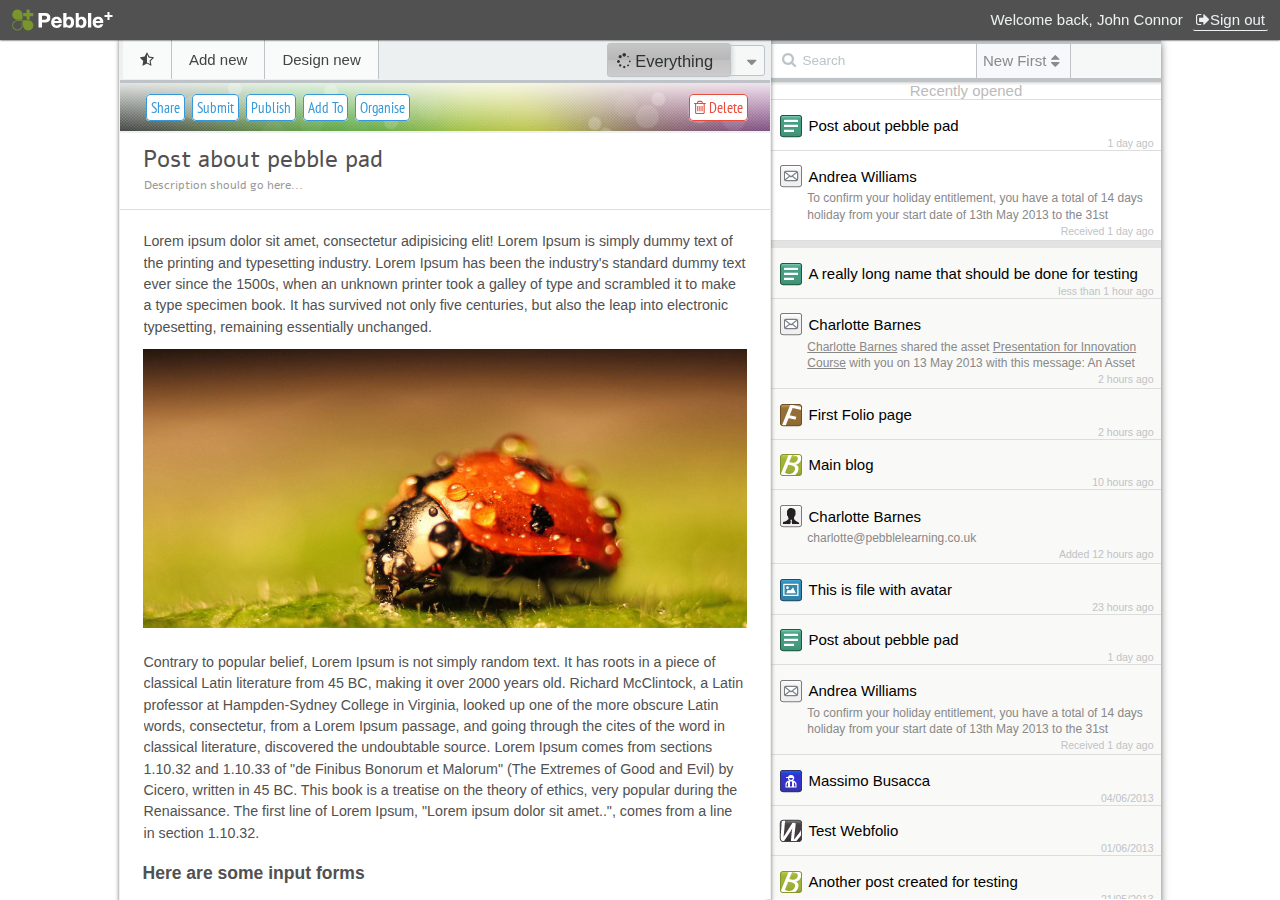
==== index.html @ d0602180 "First initial commit of v6" ====
<!DOCTYPE html>
<html class="no-js js-panel">
	<head>
		<meta charset="utf-8">
		
		<meta name="viewport" content="width=device-width, initial-scale=1, minimum-scale=1">
        <meta http-equiv="X-UA-Compatible" content="IE=edge,chrome=1">

		<title>V6</title>
        <link rel="stylesheet" type="text/css" href="css/component.css">
        <link rel="stylesheet" type="text/css" href="css/style_toolbar.css">
        <link rel="stylesheet" type="text/css" href="css/style1.css">
		<link rel="stylesheet" type="text/css" href="css/normalize.css">
        <link rel="stylesheet" type="text/css" href="css/font-awesome.css">
        <link href='http://fonts.googleapis.com/css?family=Alef|Merriweather+Sans:300,400' rel='stylesheet' type='text/css'>
        <link href='http://fonts.googleapis.com/css?family=PT+Sans|PT+Sans+Narrow' rel='stylesheet' type='text/css'>
        <script src="js/modernizr.custom.js"></script>
        <script src="js/if-ie.js"></script>
	</head>
	<body>
    <div id="toolbar" class="toolbar group">
        <div id="arrow-pointer" class="arrow-pointer"></div>
        
        <div id="buttons-container" class="buttons-container group">
            <div id="main-menu" class="main-menu group">
                <div class="main-menu-buttons group">
                    <button id="toggle-bold">Bold</button>
                    <button id="toggle-italic">Italic</button>
                    <button id="toggle-color-menu">Color</button>
                    <button id="toggle-paragraph-menu">Paragraph</button>
                    <button id="toggle-web-link">Web Link</button>
                    <button id="toggle-email-link">Email Link</button>
                    <button id="remove-formatting">Plain</button>
                </div><!-- /.main-menu-buttons -->
            </div><!-- /.main-menu -->


            <div id="color-menu" class="color-menu group">
                <button id="back-main-from-color" class="back-to-main">\/ Go back</button>
                
                <div class="sub-menu-holder">
                    <div class="sub-menu-container">
                        <button id="color-red" class="color-pick"></button>
                        <button id="color-green" class="color-pick"></button>
                        <button id="color-blue" class="color-pick"></button>
                        <button class="color-pick"></button>
                        <button class="color-pick"></button>
                        <button class="color-pick"></button>
                        <button class="color-pick"></button>
                        <button class="color-pick"></button>
                        <button class="color-pick"></button>
                        <button class="color-pick"></button>
                        <button class="color-pick"></button>
                        <button class="color-pick"></button>
                        <button class="color-pick"></button>
                        <button class="color-pick"></button>
                    </div><!-- /.sub-menu-container -->
                </div><!-- /.sub-menu-holder -->
            </div><!-- /#color-menu -->


            <div id="paragraph-menu" class="paragraph-menu group">
                <button id="back-main-from-paragraph" class="back-to-main">\/ Go back</button>
                
                <div class="sub-menu-holder">
                    <div class="sub-menu-container">
                        <button id="toggle-heading-h1">Heading 1</button>
                        <button id="toggle-heading-h2">Heading 2</button>
                        <button id="toggle-heading-h3">Fake heading 3</button>
                    </div><!-- /.sub-menu-container -->
                </div><!-- /.sub-menu-holder -->
            </div><!-- #paragraph-menu -->

        </div><!-- /#buttons-container -->
    </div><!-- /#toolbar -->

		<div id="outer-wrap">
            <div id="headbar">
                <div id="logo"></div>
                <div id="head-content">
                    <p>Welcome back, <span>John Connor</span> <a href="#"><i class="icon-signout"></i>Sign out</a></p>
                </div>
            </div>
			<div id="inner-wrap">
                
                <div id="menu-column">
                    <div class="menu-inner">
                        <nav id="nav" role="navigation">
                            <div class="block">
                                <ul>
                                    <li class="menu-section">
                                        <p>FAVOURITE & FREQUENT</p>
                                    </li>
                                        <li><a href="#" class="group"><img src="img/icons/16x16/post.png"><p>Post</p><i class="icon-star"></i></a></li>
                                        <li><a href="#" class="group"><img src="img/icons/16x16/file.png"><p>File</p><i class="icon-star"></i></a></li>
                                        <li class="menu-section-separator"></li>
                                        <li><a href="#" class="group"><img src="img/icons/16x16/talent.png"><p>Talent</p><i class="icon-star-empty"></i></a></li>
                                        <li><a href="#" class="group"><img src="img/icons/16x16/cv-info.png"><p>CV Items</p><i class="icon-star-empty"></i></a></li>
                                        <li><a href="#" class="group"><img src="img/icons/16x16/activitylog.png"><p>Activity Log</p><i class="icon-star-empty"></i></a></li>
                                        <li class="menu-separator"></li>
                                </ul>
                            </div>
                        </nav>
                        <div id="dl-menu" class="dl-menuwrapper">
                            <ul class="dl-menu dl-menuopen">
                                <li>
                                    <a href="#"><img src="img/icons/16x16/mydetails-add.png">Add New</a>    
                                    <ul class="dl-submenu">
                                        <li class="dl-back"><a href="#">back</a></li>
                                        <li><a href="#" class="group"><img src="img/icons/16x16/post.png"><p>Post</p><i class="icon-star"></i></a></li>
                                        <li><a href="#" class="group"><img src="img/icons/16x16/file.png"><p>File</p><i class="icon-star"></i></a></li>
                                        <li><a href="#"><img src="img/icons/16x16/cv-info.png">CV Items</a>
                                            <ul class="dl-submenu">
                                                <li class="dl-back"><a href="#">back</a></li>
                                                <li><a href="#" class="group"><img src="img/icons/16x16/personal.png"><p>Personal</p><i class="icon-star-empty"></i></a></li>
                                                <li><a href="#" class="group"><img src="img/icons/16x16/professional.png"><p>Professional</p><i class="icon-star-empty"></i></a></li>
                                                <li><a href="#" class="group"><img src="img/icons/16x16/academic.png"><p>Academic</p><i class="icon-star-empty"></i></a></li>
                                            </ul>
                                        </li>
                                        <li><a href="#"><img src="img/icons/16x16/plan.png">Plan</a>
                                            <ul class="dl-submenu">
                                                <li class="dl-back"><a href="#">back</a></li>
                                                <li><a href="#" class="group"><img src="img/icons/16x16/rev-plan.png"><p>Action Plan</p><i class="icon-star-empty"></i></a></li>
                                                <li><a href="#" class="group"><img src="img/icons/16x16/rev-plan.png"><p>Add new template</p><i class="icon-star-empty"></i></a></li>
                                            </ul>
                                        </li>
                                        <li><a href="#"><img src="img/icons/16x16/experience.png">Experience</a>
                                            <ul class="dl-submenu">
                                                <li class="dl-back"><a href="#">back</a></li>
                                                <li><a href="#" class="group"><img src="img/icons/16x16/rev-experience.png"><p>Activity</p><i class="icon-star-empty"></i></a></li>
                                                <li><a href="#" class="group"><img src="img/icons/16x16/rev-experience.png"><p>Meeting</p><i class="icon-star-empty"></i></a></li>
                                                <li><a href="#" class="group"><img src="img/icons/16x16/rev-experience.png"><p>Experience</p><i class="icon-star-empty"></i></a></li>
                                            </ul>
                                        </li>
                                        <li><a href="#"><img src="img/icons/16x16/reflection.png">Reflection</a>
                                            <ul class="dl-submenu">
                                                <li class="dl-back"><a href="#">back</a></li>
                                                <li><a href="#" class="group"><img src="img/icons/16x16/rev-reflection.png"><p>Journal Entry</p><i class="icon-star-empty"></i></a></li>
                                                <li><a href="#" class="group"><img src="img/icons/16x16/rev-reflection.png"><p>Sctructured Reflection</p><i class="icon-star-empty"></i></a></li>
                                                <li><a href="#" class="group"><img src="img/icons/16x16/rev-reflection.png"><p>What? So what? Now what?</p><i class="icon-star-empty"></i></a></li>
                                            </ul>
                                        </li>
                                        <li><a href="#"><img src="img/icons/16x16/talent.png">Talent</a>
                                            <ul class="dl-submenu">
                                                <li class="dl-back"><a href="#">back</a></li>
                                                <li><a href="#" class="group"><img src="img/icons/16x16/rev-talent.png"><p>Ability</p><i class="icon-star-empty"></i></a></li>
                                                <li><a href="#" class="group"><img src="img/icons/16x16/rev-talent.png"><p>Achievement</p><i class="icon-star-empty"></i></a></li>
                                            </ul>
                                        </li>
                                    </ul>
                                </li>
                                <li>
                                    <a href="#"><img src="img/icons/16x16/mydetails-edit.png">Design New</a>    
                                    <ul class="dl-submenu">
                                        <li class="dl-back"><a href="#">back</a></li>
                                        <li><a href="#" class="group"><img src="img/icons/16x16/activitylog.png"><p>Activity Log</p><i class="icon-star-empty"></i></a></li>
                                        <li><a href="#" class="group"><img src="img/icons/16x16/blog.png"><p>Blog</p><i class="icon-star-empty"></i></a></li>
                                        <li><a href="#" class="group"><img src="img/icons/16x16/collection.png"><p>Collection</p><i class="icon-star-empty"></i></a></li>
                                        <li><a href="#" class="group"><img src="img/icons/16x16/cv.png"><p>CV</p><i class="icon-star-empty"></i></a></li>
                                        <li><a href="#" class="group"><img src="img/icons/16x16/folio.png"><p>Folio Page</p><i class="icon-star-empty"></i></a></li>
                                        <li><a href="#" class="group"><img src="img/icons/16x16/webfolio.png"><p>Webfolio</p><i class="icon-star-empty"></i></a></li>
                                    </ul>
                                </li>
                            </ul>
                        </div><!-- /dl-menuwrapper -->
                    </div><!-- /#inner -->
                </div><!-- /#menu-column -->

                <div class="column2move">
                    <div class="center">
                    <div id="content-column-wrapper">
                        <div class="header-container">
                            


                            <div class="header-top-level-wrapper">

                                <header id="top" role="banner">
                                    <div class="block">
                                        <a class="nav-btn" id="nav-open-btn" href="#nav">&#9776;</a>
                                    </div>
                                </header>

                                <div class="header-container-content">
                                    <!-- <p>Assets</p> -->
                                    <ul id="main-dd-menu">
                                        <li class="fav-frequent"><a href="#"><i class="icon-star-half-empty"></i></a>
                                            <ul>
                                                <li><a href="#" class="group"><img src="img/icons/16x16/post.png"><p>Post</p></a></li>
                                                <li><a href="#" class="group"><img src="img/icons/16x16/file.png"><p>File</p></a></li>
                                                <li class="menu-section-separator"></li>
                                                <li><a href="#" class="group"><img src="img/icons/16x16/talent.png"><p>Talent</p></a></li>
                                                <li><a href="#" class="group"><img src="img/icons/16x16/cv-info.png"><p>CV Items</p></a></li>
                                                <li><a href="#" class="group"><img src="img/icons/16x16/activitylog.png"><p>Activity Log</p></a>
                                            </ul>
                                        </li>

                                        <li class="add-new"><a href="#">Add new</a>
                                            <ul>
                                                <li><a href="#" class="group"><img src="img/icons/16x16/post.png"><p>Post</p></a></li>
                                                <li><a href="#" class="group"><img src="img/icons/16x16/file.png"><p>File</p></a></li>
                                                <li><a href="#" class="group"><img src="img/icons/16x16/cv-info.png"><p>CV Items</p></a></li>
                                                <li><a href="#" class="group"><img src="img/icons/16x16/plan.png"><p>Plan</p></a></li>
                                                <li><a href="#" class="group"><img src="img/icons/16x16/experience.png"><p>Experience</p></a></li>
                                                <li><a href="#" class="group"><img src="img/icons/16x16/reflection.png"><p>Reflection</p></a></li>
                                                <li><a href="#" class="group"><img src="img/icons/16x16/talent.png"><p>Talent</p></a></li>
                                            </ul>
                                        </li>
                                        
                                        <li class="design-new"><a href="#">Design new</a>
                                            <ul>
                                                <li><a href="#" class="group"><img src="img/icons/16x16/activitylog.png"><p>Activity Log</p></a>
                                                </li>
                                                <li><a href="#" class="group"><img src="img/icons/16x16/blog.png"><p>Blog</p></a></li>
                                                <li><a href="#" class="group"><img src="img/icons/16x16/collection.png"><p>Collection</p></a></li>
                                                <li><a href="#" class="group"><img src="img/icons/16x16/cv.png"><p>CV</p></a></li>
                                                <li><a href="#" class="group"><img src="img/icons/16x16/folio.png"><p>Folio Page</p></a></li>
                                                <li><a href="#" class="group"><img src="img/icons/16x16/webfolio.png"><p>Webfolio</p></a></li>
                                            </ul>
                                        </li>
                                    </ul>
                                </div><!-- /.header-container-content -->

                                <div class="list-menu-holder">
                                    <div class="list-switch-menu-wrapper list-switch-menu-wrapper-open">
                                        <a href="#" id="panel-open-btn"><i class="icon-spinner"></i> Everything</a>
                                        <ul class="list-switch-menu">

                                            <li class="group"><a href="#"><i class="icon-caret-down"></i></a></li>
                                            <ul class="group">
                                                <li><a href="#"><i class="icon-th-large"></i> Asset Store</a></li>
                                                <li><a href="#"><i class="icon-star"></i> Resource Centre</a></li>
                                                <li><a href="#"><i class="icon-envelope-alt"></i> Message Centre</a></li>
                                                <li><a href="contacts/index.html"><i class="icon-user"></i> Contacts</a></li>
                                                <li><a href="#"><i class="icon-globe"></i> Atlas</a></li>
                                            </ul>
                                        </ul><!-- /.list-switch-menu -->
                                    </div><!-- /.list-switch-menu-wrapper -->
                                </div><!-- /.list-menu-holder -->
                                
                            </div><!-- /.header-top-level-wrapper -->
                            
                            
                            <div class="option-container">
                                <div class="option-asset" id="option-asset">
                                    <h4>Share</h4>
                                    <form action="">
                                        <p>To:</p><input type="text" name="to"><br>
                                        <p>Bcc:</p><input type="text" name="bcc"><br>

                                        <h5>Permissions</h5>
                                        <input type="checkbox" name="permissions" value="view">view<br>
                                        <input type="checkbox" name="permissions" value="comment">comment<br>
                                        <input type="checkbox" name="permissions" value="contribute">contribute<br>
                                        <input type="checkbox" name="permissions" value="copy">copy<br>
                                        <input type="checkbox" name="permissions" value="collaborate">collaborate<br>


                                        <h5>Message to recipients:</h5>
                                        <textarea rows="3" cols="30"></textarea>
                                    </form>
                                </div><!-- /.option-asset -->
                                
                                <div class="option-delete" id="option-delete">
                                    <h4>Are you sure?</h4>
                                    <div class="yes-no">
                                        <a href="#" id="delete-yes">yes</a>
                                        <a href="#" id="delete-no">no</a>
                                    </div>
                                </div><!-- /.option-delete -->

                            </div><!-- /option-container -->
                            

                            <div class="asset-menu-bg">
                                <div class="asset-menu-overlay"></div>
                                <ul class="asset-menu group">
                                    <li><a href="#" id='option-share-btn'>Share</a></li>
                                    <li><a href="#">Submit</a></li>
                                    <li class="more">
                                        <a href="#">More</a>
                                        <ul class="group">
                                            <li><a href="#">Publish</a></li>
                                            <li><a href="#">Add To</a></li>
                                            <li><a href="#">Organise</a></li>
                                            <li class="asset-menu-delete"><a href="#" id="btn-option-asset-delete"><i class="icon-trash"></i> Delete</a></li>
                                        </ul>
                                    </li>
                                </ul>
                            </div>
                            <div id="loading">Saving...</div>
                        </div><!-- /.header-container -->



                        <div id="content-column" class="nano">
                            <div class="content-inner">
                                
                                
                                
                                

                                
                                <div class="content-header">
                                    <form action="">
                                        <textarea onkeyup="autoResize(event)" onkeydown="autoResize(event)" name="header" class="edit-box" rows="1">Post about pebble pad</textarea>
                                    </form>

                                    <!-- <h3 class="editable">Post about pebble pad</h3> -->
                                    <form action="">
                                        <textarea onkeyup="autoResize(event)" onkeydown="autoResize(event)" name="header" class="edit-box form-description" rows="1">Description should go here...</textarea>
                                    </form>
                                    <!-- <h5 class="editable">Description should go here...</h5> -->
                                </div>
                                <div class="content-container">
                                    
                                    <div style="margin-top: 20px; margin-bottom: 10px;" class="text-editor-content editable" contenteditable><div>Lorem ipsum dolor sit amet, consectetur adipisicing elit! Lorem Ipsum is simply dummy text of the printing and typesetting industry. Lorem Ipsum has been the industry's standard dummy text ever since the 1500s, when an unknown printer took a galley of type and scrambled it to make a type specimen book. It has survived not only five centuries, but also the leap into electronic typesetting, remaining essentially unchanged.</div></div>
                                    <textarea style="display: none;" name="text-editor-textarea" id="any-id-here" class="text-editor-textarea"></textarea>
                                    
                                    <img src="img/ladybird.jpg">
                                    <div style="margin-top: 20px; margin-bottom: 10px;" class="text-editor-content editable" contenteditable><div>Contrary to popular belief, Lorem Ipsum is not simply random text. It has roots in a piece of classical Latin literature from 45 BC, making it over 2000 years old. Richard McClintock, a Latin professor at Hampden-Sydney College in Virginia, looked up one of the more obscure Latin words, consectetur, from a Lorem Ipsum passage, and going through the cites of the word in classical literature, discovered the undoubtable source. Lorem Ipsum comes from sections 1.10.32 and 1.10.33 of "de Finibus Bonorum et Malorum" (The Extremes of Good and Evil) by Cicero, written in 45 BC. This book is a treatise on the theory of ethics, very popular during the Renaissance. The first line of Lorem Ipsum, "Lorem ipsum dolor sit amet..", comes from a line in section 1.10.32.</div></div>
                                    <textarea style="display: none;" name="text-editor-textarea" id="any-id-here" class="text-editor-textarea"></textarea>
                                    <!-- <p class="editable">Lorem ipsum dolor sit amet, consectetuer adipiscing elit, sed diam nonummy nibh euismod tincidunt ut laoreet dolore magna aliquam erat volutpat. Ut wisi enim ad minim veniam, quis nostrud exerci tation ullamcorper suscipit lobortis nisl ut aliquip ex ea commodo consequat. Duis autem vel eum iriure dolor in <img src="img/curlySkyNumbers.jpg">hendrerit in vulputate velit esse molestie consequat, vel illum dolore eu feugiat nulla facilisis at vero eros et accumsan et iusto odio dignissim qui blandit praesent luptatum zzril delenit augue duis dolore te feugait nulla facilisi.</p> -->
                                    
                                    <h3>Here are some input forms</h3>
                                    <p>
                                        <form NAME="forminput" ACTION="formlist.htm" METHOD="get">
                                            <H3>Text</H3>
                                            <INPUT TYPE="text" VALUE="Type some text here."> A text input field.
                                            <BR><BR>
                                            <INPUT TYPE="password" VALUE="88888888"> A password input field.
                                            <BR><BR>
                                            <INPUT TYPE="hidden" VALUE="Secret Stuff to send to CGI">There's hidden input here. Use <EM>View / Page Source</EM> to see the HTML source code.</P> to see it.
                                            <BR><BR>

                                            <H3>Radio Buttons</H3>
                                            <ul class="list-radio group">
                                                <li><input type="radio" name="radio">Try clicking this</li>
                                                <li><input type="radio" name="radio">And this button,</li>
                                                <li><input type="radio" name="radio">And this button, all at once.</li>
                                                <li><input type="radio" name="radio">And this button, all at once.</li>
                                                <li><input type="radio" name="radio">And this button, all at once.</li>
                                                <li><input type="radio" name="radio">And this button, all at once.</li>
                                            </ul>

                                            <H3>Check Boxes</H3>
                                            <ul class="list-checkbox group">
                                                <li><input type="checkbox" name="car" value="1"> BMW</li>
                                                <li><input type="checkbox" name="car" value="2"> AUDI</li>
                                                <li><input type="checkbox" name="car" value="3"> Volkswagen</li>
                                                <li><input type="checkbox" name="car" value="4"> Toyota</li>
                                                <li><input type="checkbox" name="car" value="5"> Ford</li>
                                                <li><input type="checkbox" name="car" value="6"> Nissan</li>
                                                <li><input type="checkbox" name="car" value="7"> Mazda</li>
                                                <li><input type="checkbox" name="car" value="8"> Mitsubishi</li>
                                            </ul>

                                            <H3>Buttons</H3>
                                            A <INPUT TYPE="button" VALUE="Button"> that does nothing.
                                            <BR><BR>
                                            A <INPUT TYPE="submit" VALUE="Submit"> button (ACTION specifies reloading this page).
                                            <BR><BR>
                                            A <INPUT TYPE="reset" VALUE="Reset"> button (resets all of the above elements to default values).
                                        </form>
                                    </p>

                                    <h3>Select Form Elements</h3>
                                    <form NAME="formselect" ACTION="formlist.htm" METHOD="get">
                                    A SELECT box of SIZE=&quot;3&quot;:<BR>
                                    <SELECT SIZE="3">
                                    <OPTION>ONE
                                    <OPTION>TWO
                                    <OPTION>THREE
                                    </SELECT>
                                    <BR><BR>
                                    A SELECT box of with no SIZE specified:<BR>
                                    <SELECT SIZE="">
                                    <OPTION>ONE
                                    <OPTION>TWO
                                    <OPTION>THREE
                                    </SELECT>
                                    <BR><BR>
                                    A <INPUT TYPE="reset" VALUE="Reset"> button (resets the select elements to default values).
                                    </form>

                                    <div style="margin-top: 20px; margin-bottom: 10px;" class="text-editor-content editable" contenteditable><div>Lorem ipsum dolor sit amet, consectetur adipisicing elit! Lorem Ipsum is simply dummy text of the printing and typesetting industry. Lorem Ipsum has been the industry's standard dummy text ever since the 1500s, when an unknown printer took a galley of type and scrambled it to make a type specimen book. It has survived not only five centuries, but also the leap into electronic typesetting, remaining essentially unchanged.</div></div>
                                    <textarea style="display: none;" name="text-editor-textarea" id="any-id-here" class="text-editor-textarea"></textarea>

                                    <!-- <p>Lorem ipsum dolor sit amet, consectetuer adipiscing elit, sed diam nonummy nibh euismod tincidunt ut laoreet dolore magna aliquam erat volutpat. Ut wisi enim ad minim veniam, quis nostrud exerci tation ullamcorper suscipit lobortis nisl ut aliquip ex ea commodo consequat. Duis autem vel eum iriure dolor in hendrerit in vulputate velit esse molestie consequat, vel illum dolore eu feugiat nulla facilisis at vero eros et accumsan et iusto odio dignissim qui blandit praesent luptatum zzril delenit augue duis dolore te feugait nulla facilisi.</p> -->
                                    <img src="img/ladybird.jpg">

                                    <h3>Responsive table</h3>
                                    <p>
                                        <table class="responsive-table">
                                            <thead>
                                            <tr>
                                                <th>First Name</th>
                                                <th>Last Name</th>
                                                <th>Job Title</th>
                                            </tr>
                                            </thead>
                                            <tbody>
                                            <tr>
                                                <td>James</td>
                                                <td>Matman</td>
                                                <td>Chief Sandwich Eater</td>
                                            </tr>
                                            <tr>
                                                <td>The</td>
                                                <td>Tick</td>
                                                <td>Crimefighter Sorta</td>
                                            </tr>
                                            </tbody>
                                        </table>
                                    </p>

                                    <p>Lorem ipsum dolor sit amet, consectetuer adipiscing elit, sed diam nonummy nibh euismod tincidunt ut laoreet dolore magna aliquam erat volutpat. Ut wisi enim ad minim veniam, quis nostrud exerci tation ullamcorper suscipit lobortis nisl ut aliquip ex ea commodo consequat. Duis autem vel eum iriure dolor in hendrerit in vulputate velit esse molestie consequat, vel illum dolore eu feugiat nulla facilisis at vero eros et accumsan et iusto odio dignissim qui blandit praesent luptatum zzril delenit augue duis dolore te feugait nulla facilisi.</p>
                                </div> <!-- /.content-rest -->
                            </div> <!-- /#inner -->
                        </div> <!-- /#content-column -->
                    </div><!-- /#content-column-wrapper -->

                    <div id="assets-column-wrapper">
                            <div class="header-container-removed">
                            </div><!-- /.header-container -->

                            <div class="list-ext-options">
                                <form action="" class="list-form">
                                    <i class="icon-search"></i><input type="search" name="search" placeholder="Search" class="list-search">
                                </form>

                                <ul class="list-sorting">
                                    <li><a href="#">New First <i class="icon-sort"></i></a></li>
                                    <ul>
                                        <li><a href="#">Old First</a></li>
                                        <li><a href="#">A-Z</a></li>
                                        <li><a href="#">Z-A</a></li>
                                        <li><a href="#">By Groups</a></li>
                                        <li><a href="#">Frequency</a></li>
                                    </ul>
                                </ul><!-- /.list-sorting -->
                            </div><!-- /.list-ext-options -->
                            
                            <div id="assets-column">
                                <div class=".assets-inner">
                                
                                <div class="section-item group">
                                    <p>Recently opened</p>
                                </div> <!-- end .section-item -->
                                <div class="recently-opened">
                                    <div class="asset-item group">
                                        <div class="item-icon">
                                            <img src="img/icons/post.png" alt="post">
                                        </div>
                                        <div class="item-title">
                                            <h5>Post about pebble pad</h5>
                                            <p class="asset-cr-date" title="05/06/2013">1 day ago</p>
                                            <a href='#'><span></span></a>
                                        </div>
                                    </div> <!-- end .item-icon -->
                                    <div class="message-item group">
                                        <div class="item-icon">
                                            <img src="img/icons/messages.png" alt="post">
                                        </div>
                                        <div class="item-content">
                                            <h5>Andrea Williams</h5>
                                            <p>To confirm your holiday entitlement, you have a total of 14 days holiday from your start date of 13th May 2013 to the 31st December 2013.</p>
                                            <p class="item-date" title="03/06/2013">Received 1 day ago</p>
                                            <a href='#'><span></span></a>
                                        </div>
                                    </div> <!-- end .item-icon -->
                                </div><!-- /.recently-opened -->
                                <div class="section-item section-item-end group"></div> <!-- end .item-icon -->


                                    <div class="asset-item group">
                                        <div class="item-icon">
                                            <img src="img/icons/post.png" alt="post">
                                        </div>
                                        <div class="item-title">
                                            <h5>A really long name that should be done for testing</h5>
                                            <p class="asset-cr-date" title="06/06/2013">less than 1 hour ago</p>
                                            <a href='#'><span></span></a>
                                        </div>
                                    </div> <!-- end .item-icon -->

                                    <div class="message-item group">
                                        <div class="item-icon">
                                            <img src="img/icons/messages.png" alt="post">
                                        </div>
                                        <div class="item-content">
                                            <h5>Charlotte Barnes</h5>
                                            <p><a href="#">Charlotte Barnes</a> shared the asset <a href="#">Presentation for Innovation Course</a> with you on 13 May 2013 with this message: An Asset has been shared with you</p>
                                            <p class="item-date" title="06/06/2013">2 hours ago</p>
                                            <a href='#'><span></span></a>
                                        </div>
                                    </div> <!-- end .item-icon -->

                                    <div class="asset-item group">
                                        <div class="item-icon">
                                            <img src="img/icons/folio.png" alt="post">
                                        </div>
                                        <div class="item-title">
                                            <h5>First Folio page</h5>
                                            <p class="asset-cr-date" title="06/06/2013">2 hours ago</p>
                                            <a href='#'><span></span></a>
                                        </div>
                                    </div> <!-- end .item-icon -->

                                    <div class="asset-item group">
                                        <div class="item-icon">
                                            <img src="img/icons/blog.png" alt="post">
                                        </div>
                                        <div class="item-title">
                                            <h5>Main blog</h5>
                                            <p class="asset-cr-date" title="06/06/2013">10 hours ago</p>
                                            <a href='#'><span></span></a>
                                        </div>
                                    </div> <!-- end .item-icon -->

                                    <div class="contact-item group">
                                        <div class="item-icon">
                                            <img src="img/icons/mydetails.png" alt="post">
                                        </div>
                                        <div class="item-content">
                                            <h5>Charlotte Barnes</h5>
                                            <p>charlotte@pebblelearning.co.uk</p>
                                            <p class="item-date" title="06/06/2013">Added 12 hours ago</p>
                                            <a href='#'><span></span></a>
                                        </div>
                                    </div> <!-- end .contact-item -->

                                    <div class="asset-item group">
                                        <div class="item-icon">
                                            <img src="img/icons/avatar.png" alt="post">
                                        </div>
                                        <div class="item-title">
                                            <h5>This is file with avatar</h5>
                                            <p class="asset-cr-date" title="06/06/2013">23 hours ago</p>
                                            <a href='#'><span></span></a>
                                        </div>
                                    </div> <!-- end .item-icon -->

                                    <div class="asset-item group">
                                        <div class="item-icon">
                                            <img src="img/icons/post.png" alt="post">
                                        </div>
                                        <div class="item-title">
                                            <h5>Post about pebble pad</h5>
                                            <p class="asset-cr-date" title="05/06/2013">1 day ago</p>
                                            <a href='#'><span></span></a>
                                        </div>
                                    </div> <!-- end .item-icon -->

                                    <div class="message-item group">
                                        <div class="item-icon">
                                            <img src="img/icons/messages.png" alt="post">
                                        </div>
                                        <div class="item-content">
                                            <h5>Andrea Williams</h5>
                                            <p>To confirm your holiday entitlement, you have a total of 14 days holiday from your start date of 13th May 2013 to the 31st December 2013.</p>
                                            <p class="item-date" title="03/06/2013">Received 1 day ago</p>
                                            <a href='#'><span></span></a>
                                        </div>
                                    </div> <!-- end .item-icon -->

                                    <div class="asset-item group">
                                        <div class="item-icon">
                                            <img src="img/icons/referees.png" alt="post">
                                        </div>
                                        <div class="item-title">
                                            <h5>Massimo Busacca</h5>
                                            <p class="asset-cr-date" title="04/06/2013">04/06/2013</p>
                                            <a href='#'><span></span></a>
                                        </div>
                                    </div> <!-- end .item-icon -->

                                    <div class="asset-item group">
                                        <div class="item-icon">
                                            <img src="img/icons/webfolio.png" alt="post">
                                        </div>
                                        <div class="item-title">
                                            <h5>Test Webfolio</h5>
                                            <p class="asset-cr-date" title="01/06/2013">01/06/2013</p>
                                            <a href='#'><span></span></a>
                                        </div>
                                    </div> <!-- end .item-icon -->

                                    <div class="asset-item group">
                                        <div class="item-icon">
                                            <img src="img/icons/blog.png" alt="post">
                                        </div>
                                        <div class="item-title">
                                            <h5>Another post created for testing</h5>
                                            <p class="asset-cr-date" title="21/05/2013">21/05/2013</p>
                                            <a href='#'><span></span></a>
                                        </div>
                                    </div> <!-- end .item-icon -->

                                    <div class="asset-item group">
                                        <div class="item-icon">
                                            <img src="img/icons/avatar.png" alt="post">
                                        </div>
                                        <div class="item-title">
                                            <h5>Uploaded image as a asset</h5>
                                            <p class="asset-cr-date" title="14/04/2013">14/04/2013</p>
                                            <a href='#'><span></span></a>
                                        </div>
                                    </div> <!-- end .item-icon -->

                                    <div class="asset-item group">
                                        <div class="item-icon">
                                            <img src="img/icons/referees.png" alt="post">
                                        </div>
                                        <div class="item-title">
                                            <h5>One more referee</h5>
                                            <p class="asset-cr-date" title="14/04/2013">14/04/2013</p>
                                            <a href='#'><span></span></a>
                                        </div>
                                    </div> <!-- end .item-icon -->

                                    <div class="asset-item group">
                                        <div class="item-icon">
                                            <img src="img/icons/post.png" alt="post">
                                        </div>
                                        <div class="item-title">
                                            <h5>Post about something interesting</h5>
                                            <p class="asset-cr-date" title="14/04/2013">14/04/2013</p>
                                            <a href='#'><span></span></a>
                                        </div>
                                    </div> <!-- end .item-icon -->

                                    <div class="contact-item group">
                                        <div class="item-icon">
                                            <img src="img/icons/mydetails.png" alt="post">
                                        </div>
                                        <div class="item-content">
                                            <h5>Shane Sutherland</h5>
                                            <p>shane@pebblelearning.co.uk</p>
                                            <p class="item-date" title="06/06/2013">14/04/2013</p>
                                            <a href='#'><span></span></a>
                                        </div>
                                    </div> <!-- end .contact-item -->

                                    <div class="asset-item group">
                                        <div class="item-icon">
                                            <img src="img/icons/blog.png" alt="post">
                                        </div>
                                        <div class="item-title">
                                            <h5>Blog about milk, coffee and tea</h5>
                                            <p class="asset-cr-date" title="14/04/2013">14/04/2013</p>
                                            <a href='#'><span></span></a>
                                        </div>
                                    </div> <!-- end .item-icon -->

                                    <div class="asset-item group">
                                        <div class="item-icon">
                                            <img src="img/icons/folio.png" alt="post">
                                        </div>
                                        <div class="item-title">
                                            <h5>Folio page with some content</h5>
                                            <p class="asset-cr-date" title="14/04/2013">14/04/2013</p>
                                            <a href='#'><span></span></a>
                                        </div>
                                    </div> <!-- end .item-icon -->

                                    <div class="contact-item group">
                                        <div class="item-icon">
                                            <img src="img/icons/mydetails.png" alt="post">
                                        </div>
                                        <div class="item-content">
                                            <h5>Colin Dalziel</h5>
                                            <p>colin@pebblelearning.co.uk</p>
                                            <p class="item-date" title="06/06/2013">14/04/2013</p>
                                            <a href='#'><span></span></a>
                                        </div>
                                    </div> <!-- end .contact-item -->

                                    <div class="asset-item group">
                                        <div class="item-icon">
                                            <img src="img/icons/webfolio.png" alt="post">
                                        </div>
                                        <div class="item-title">
                                            <h5>Folio page with some content</h5>
                                            <p class="asset-cr-date" title="14/04/2013">14/04/2013</p>
                                            <a href='#'><span></span></a>
                                        </div>
                                    </div> <!-- end .item-icon -->

                                    <div class="asset-item group">
                                        <div class="item-icon">
                                            <img src="img/icons/post.png" alt="post">
                                        </div>
                                        <div class="item-title">
                                            <h5>Folio page with some content</h5>
                                            <p class="asset-cr-date" title="14/04/2013">14/04/2013</p>
                                            <a href='#'><span></span></a>
                                        </div>
                                    </div> <!-- end .item-icon -->

                                    <div class="asset-item group">
                                        <div class="item-icon">
                                            <img src="img/icons/blog.png" alt="post">
                                        </div>
                                        <div class="item-title">
                                            <h5>Folio page with some content</h5>
                                            <p class="asset-cr-date" title="14/04/2013">14/04/2013</p>
                                            <a href='#'><span></span></a>
                                        </div>
                                    </div> <!-- end .item-icon -->
                                    
                                    <div class="asset-item group">
                                        <div class="item-icon">
                                            <img src="img/icons/post.png" alt="post">
                                        </div>
                                        <div class="item-title">
                                            <h5>Folio page with some content</h5>
                                            <p class="asset-cr-date" title="14/04/2013">14/04/2013</p>
                                            <a href='#'><span></span></a>
                                        </div>
                                    </div> <!-- end .item-icon -->

                                    <div class="asset-item group">
                                        <div class="item-icon">
                                            <img src="img/icons/blog.png" alt="post">
                                        </div>
                                        <div class="item-title">
                                            <h5>Folio page with some content</h5>
                                            <p class="asset-cr-date" title="14/04/2013">14/04/2013</p>
                                            <a href='#'><span></span></a>
                                        </div>
                                    </div> <!-- end .item-icon -->

                                    <div class="contact-item group">
                                        <div class="item-icon">
                                            <img src="img/icons/mydetails.png" alt="post">
                                        </div>
                                        <div class="item-content">
                                            <h5>Alison Poot</h5>
                                            <p>alison@pebblelearning.co.uk</p>
                                            <p class="item-date" title="06/06/2013">14/04/2013</p>
                                            <a href='#'><span></span></a>
                                        </div>
                                    </div> <!-- end .contact-item -->


                                </div><!-- /#inner -->
                            </div><!-- /#assets-column -->
                        </div><!-- /#assets-column-wrapper -->
                        <!-- <div class="clear"></div> -->
                        </div><!-- /.center -->
                    </div><!-- /#column2move -->
                    <!-- <div class="clear"></div> -->
            </div> <!-- /#inner-wrap -->
        </div> <!-- /#outer-wrap -->

        <script src="js/main.js"></script>
        <script src="http://ajax.googleapis.com/ajax/libs/jquery/1.9.1/jquery.min.js"></script>
        <script src="js/jquery.dlmenu.js"></script>
        <script src="js/editable.js"></script>
        
        <script>
            $(function() {
                $( '#dl-menu' ).dlmenu({
                    animationClasses : { in : 'dl-animate-in-2', out : 'dl-animate-out-2' }
                });
            });
        </script>

        <script>
            function autoResize(e) {
                var ele = e.target;

                var t = ele.scrollTop;
                ele.scrollTop = 0;
                if (t > 0) {
                    ele.style.height = (ele.offsetHeight + t) + "px";
                }
            }
        </script>

        <script>
            yepnope({
              test : Modernizr.touch,
              yep  : ['js/fastclick.js', 'js/pebble-text-editor-mobile.js'],
              nope : 'js/pebble-text-editor.js'
            });
        </script>

    </body>
</html>
---- css/component.css ----
@font-face {
	font-family: 'icomoon';
	src:url('../fonts/icomoon.eot');
	src:url('../fonts/icomoon.eot?#iefix') format('embedded-opentype'),
		url('../fonts/icomoon.woff') format('woff'),
		url('../fonts/icomoon.ttf') format('truetype'),
		url('../fonts/icomoon.svg#icomoon') format('svg');
	font-weight: normal;
	font-style: normal;
}

/* Common styles of menus */

.dl-menuwrapper {
	width: 100%;
	max-width: 300px;
	float: left;
	position: relative;
	-webkit-perspective: 1000px;
	-moz-perspective: 1000px;
	perspective: 1000px;
	-webkit-perspective-origin: 50% 200%;
	-moz-perspective-origin: 50% 200%;
	perspective-origin: 50% 200%;
}

.dl-menuwrapper:first-child {
	margin-right: 100px;
}


.dl-menuwrapper ul {
	/*background: #aaa;*/
}

.dl-menuwrapper button:after {
	content: '';
	position: absolute;
	width: 68%;
	height: 5px;
	background: #fff;
	top: 10px;
	left: 16%;
	box-shadow: 
		0 10px 0 #fff, 
		0 20px 0 #fff;
}

.dl-menuwrapper ul {
	text-align: left;
	white-space: nowrap;
	margin: 0;
	padding: 0;
	list-style: none;
	-webkit-transform-style: preserve-3d;
	-moz-transform-style: preserve-3d;
	transform-style: preserve-3d;
}

.dl-menuwrapper li {
	display: block;
	position: relative;
	border-bottom: 1px solid #2d2d2d;
  -webkit-background-clip: padding-box; /* for Safari */
  background-clip: padding-box; /* for IE9+, Firefox 4+, Opera, Chrome */
}

.dl-menuwrapper li a {
	color: #ccc;
	display: block;
	position: relative;
	padding: 0.8em 0.85714em 0.62857em;
	font-size: 0.875em;
	line-height: 1.28571em;
	font-weight: 300;
	color: #fff;
	outline: none;
	text-decoration: none;
	font-family: 'Merriweather Sans', sans-serif;
}
	.dl-menuwrapper li a img {
		float: left;
		margin-right: .2em;
	}
	.dl-menuwrapper li a p {
		float: left;
		margin: .1em 0 0 0;
	}
	.dl-menuwrapper li a i {
		float: right;
		color: #444;
	}
	.dl-menuwrapper li a:hover i {
		color: #eee;
	}

.no-touch .dl-menuwrapper li a:hover {
	background-color: #3498DB;
	-moz-box-shadow:    0 0 5px 2px rgba(0,0,0,0.3);
  -webkit-box-shadow: 0 0 5px 2px rgba(0,0,0,0.3);
  box-shadow:         0 0 5px 2px rgba(0,0,0,0.3);
}

.dl-menuwrapper li.dl-back > a {
	padding-left: 30px;
	color: #eee;
	background: rgba(255,255,255,0.3);
}
.dl-menuwrapper li.dl-back > a:hover {
	padding-left: 30px;
	color: #fff;
	background: rgba(255,255,255,0.5);
}

.dl-menuwrapper li.dl-back:after,
.dl-menuwrapper li > a:not(:only-child):after {
	position: absolute;
	top: 0;
	line-height: 2.7em;
	font-family: 'icomoon';
	speak: none;
	-webkit-font-smoothing: antialiased;
	content: "\e000";
}

.dl-menuwrapper li.dl-back:after {
	line-height: 2.3em;
	left: 10px;
	color: rgba(255,255,255,0.9);
	-webkit-transform: rotate(180deg);
	-moz-transform: rotate(180deg);
	transform: rotate(180deg);
}

.dl-menuwrapper li > a:after {
	right: 10px;
	color: #aaa;
}
.dl-menuwrapper li > a:hover:after {
	color: #eee;
}

.dl-menuwrapper .dl-menu {
	margin: 0;
	position: absolute;
	width: 100%;
	opacity: 0;
	pointer-events: none;
	-webkit-transform: translateY(10px);
	-moz-transform: translateY(10px);
	transform: translateY(10px);
	-webkit-backface-visibility: hidden;
	-moz-backface-visibility: hidden;
	backface-visibility: hidden;
}

.dl-menuwrapper .dl-menu.dl-menu-toggle {
	-webkit-transition: all 0.3s ease;
	-moz-transition: all 0.3s ease;
	transition: all 0.3s ease;
}

.dl-menuwrapper .dl-menu.dl-menuopen {
	opacity: 1;
	pointer-events: auto;
	-webkit-transform: translateY(0px);
	-moz-transform: translateY(0px);
	transform: translateY(0px);
}

/* Hide the inner submenus */
.dl-menuwrapper li .dl-submenu {
	display: none;
}

/* 
When a submenu is openend, we will hide all li siblings.
For that we give a class to the parent menu called "dl-subview".
We also hide the submenu link. 
The opened submenu will get the class "dl-subviewopen".
All this is done for any sub-level being entered.
*/
.dl-menu.dl-subview li,
.dl-menu.dl-subview li.dl-subviewopen > a,
.dl-menu.dl-subview li.dl-subview > a {
	display: none;
}

.dl-menu.dl-subview li.dl-subview,
.dl-menu.dl-subview li.dl-subview .dl-submenu,
.dl-menu.dl-subview li.dl-subviewopen,
.dl-menu.dl-subview li.dl-subviewopen > .dl-submenu,
.dl-menu.dl-subview li.dl-subviewopen > .dl-submenu > li {
	display: block;
}

/* Dynamically added submenu outside of the menu context */
.dl-menuwrapper > .dl-submenu {
	position: absolute;
	width: 100%;
	top: 0;
	left: 0;
	margin: 0;
}

/* Animation classes for moving out and in */

.dl-menu.dl-animate-out-1 {
	-webkit-animation: MenuAnimOut1 0.4s;
	-moz-animation: MenuAnimOut1 0.4s;
	animation: MenuAnimOut1 0.4s;
}

.dl-menu.dl-animate-out-2 {
	-webkit-animation: MenuAnimOut2 0.3s ease-in-out;
	-moz-animation: MenuAnimOut2 0.3s ease-in-out;
	animation: MenuAnimOut2 0.3s ease-in-out;
}

.dl-menu.dl-animate-out-3 {
	-webkit-animation: MenuAnimOut3 0.4s ease;
	-moz-animation: MenuAnimOut3 0.4s ease;
	animation: MenuAnimOut3 0.4s ease;
}

.dl-menu.dl-animate-out-4 {
	-webkit-animation: MenuAnimOut4 0.4s ease;
	-moz-animation: MenuAnimOut4 0.4s ease;
	animation: MenuAnimOut4 0.4s ease;
}

.dl-menu.dl-animate-out-5 {
	-webkit-animation: MenuAnimOut5 0.4s ease;
	-moz-animation: MenuAnimOut5 0.4s ease;
	animation: MenuAnimOut5 0.4s ease;
}

@-webkit-keyframes MenuAnimOut1 {
	50% {
		-webkit-transform: translateZ(-250px) rotateY(30deg);
	}
	75% {
		-webkit-transform: translateZ(-372.5px) rotateY(15deg);
		opacity: .5;
	}
	100% {
		-webkit-transform: translateZ(-500px) rotateY(0deg);
		opacity: 0;
	}
}

@-webkit-keyframes MenuAnimOut2 {
	100% {
		-webkit-transform: translateX(-100%);
		opacity: 0;
	}
}

@-webkit-keyframes MenuAnimOut3 {
	100% {
		-webkit-transform: translateZ(300px);
		opacity: 0;
	}
}

@-webkit-keyframes MenuAnimOut4 {
	100% {
		-webkit-transform: translateZ(-300px);
		opacity: 0;
	}
}

@-webkit-keyframes MenuAnimOut5 {
	100% {
		-webkit-transform: translateY(40%);
		opacity: 0;
	}
}

@-moz-keyframes MenuAnimOut1 {
	50% {
		-moz-transform: translateZ(-250px) rotateY(30deg);
	}
	75% {
		-moz-transform: translateZ(-372.5px) rotateY(15deg);
		opacity: .5;
	}
	100% {
		-moz-transform: translateZ(-500px) rotateY(0deg);
		opacity: 0;
	}
}

@-moz-keyframes MenuAnimOut2 {
	100% {
		-moz-transform: translateX(-100%);
		opacity: 0;
	}
}

@-moz-keyframes MenuAnimOut3 {
	100% {
		-moz-transform: translateZ(300px);
		opacity: 0;
	}
}

@-moz-keyframes MenuAnimOut4 {
	100% {
		-moz-transform: translateZ(-300px);
		opacity: 0;
	}
}

@-moz-keyframes MenuAnimOut5 {
	100% {
		-moz-transform: translateY(40%);
		opacity: 0;
	}
}

@keyframes MenuAnimOut1 {
	50% {
		transform: translateZ(-250px) rotateY(30deg);
	}
	75% {
		transform: translateZ(-372.5px) rotateY(15deg);
		opacity: .5;
	}
	100% {
		transform: translateZ(-500px) rotateY(0deg);
		opacity: 0;
	}
}

@keyframes MenuAnimOut2 {
	100% {
		transform: translateX(-100%);
		opacity: 0;
	}
}

@keyframes MenuAnimOut3 {
	100% {
		transform: translateZ(300px);
		opacity: 0;
	}
}

@keyframes MenuAnimOut4 {
	100% {
		transform: translateZ(-300px);
		opacity: 0;
	}
}

@keyframes MenuAnimOut5 {
	100% {
		transform: translateY(40%);
		opacity: 0;
	}
}

.dl-menu.dl-animate-in-1 {
	-webkit-animation: MenuAnimIn1 0.3s;
	-moz-animation: MenuAnimIn1 0.3s;
	animation: MenuAnimIn1 0.3s;
}

.dl-menu.dl-animate-in-2 {
	-webkit-animation: MenuAnimIn2 0.3s ease-in-out;
	-moz-animation: MenuAnimIn2 0.3s ease-in-out;
	animation: MenuAnimIn2 0.3s ease-in-out;
}

.dl-menu.dl-animate-in-3 {
	-webkit-animation: MenuAnimIn3 0.4s ease;
	-moz-animation: MenuAnimIn3 0.4s ease;
	animation: MenuAnimIn3 0.4s ease;
}

.dl-menu.dl-animate-in-4 {
	-webkit-animation: MenuAnimIn4 0.4s ease;
	-moz-animation: MenuAnimIn4 0.4s ease;
	animation: MenuAnimIn4 0.4s ease;
}

.dl-menu.dl-animate-in-5 {
	-webkit-animation: MenuAnimIn5 0.4s ease;
	-moz-animation: MenuAnimIn5 0.4s ease;
	animation: MenuAnimIn5 0.4s ease;
}

@-webkit-keyframes MenuAnimIn1 {
	0% {
		-webkit-transform: translateZ(-500px) rotateY(0deg);
		opacity: 0;
	}
	20% {
		-webkit-transform: translateZ(-250px) rotateY(30deg);
		opacity: 0.5;
	}
	100% {
		-webkit-transform: translateZ(0px) rotateY(0deg);
		opacity: 1;
	}
}

@-webkit-keyframes MenuAnimIn2 {
	0% {
		-webkit-transform: translateX(-100%);
		opacity: 0;
	}
	100% {
		-webkit-transform: translateX(0px);
		opacity: 1;
	}
}

@-webkit-keyframes MenuAnimIn3 {
	0% {
		-webkit-transform: translateZ(300px);
		opacity: 0;
	}
	100% {
		-webkit-transform: translateZ(0px);
		opacity: 1;
	}
}

@-webkit-keyframes MenuAnimIn4 {
	0% {
		-webkit-transform: translateZ(-300px);
		opacity: 0;
	}
	100% {
		-webkit-transform: translateZ(0px);
		opacity: 1;
	}
}

@-webkit-keyframes MenuAnimIn5 {
	0% {
		-webkit-transform: translateY(40%);
		opacity: 0;
	}
	100% {
		-webkit-transform: translateY(0);
		opacity: 1;
	}
}

@-moz-keyframes MenuAnimIn1 {
	0% {
		-moz-transform: translateZ(-500px) rotateY(0deg);
		opacity: 0;
	}
	20% {
		-moz-transform: translateZ(-250px) rotateY(30deg);
		opacity: 0.5;
	}
	100% {
		-moz-transform: translateZ(0px) rotateY(0deg);
		opacity: 1;
	}
}

@-moz-keyframes MenuAnimIn2 {
	0% {
		-moz-transform: translateX(-100%);
		opacity: 0;
	}
	100% {
		-moz-transform: translateX(0px);
		opacity: 1;
	}
}

@-moz-keyframes MenuAnimIn3 {
	0% {
		-moz-transform: translateZ(300px);
		opacity: 0;
	}
	100% {
		-moz-transform: translateZ(0px);
		opacity: 1;
	}
}

@-moz-keyframes MenuAnimIn4 {
	0% {
		-moz-transform: translateZ(-300px);
		opacity: 0;
	}
	100% {
		-moz-transform: translateZ(0px);
		opacity: 1;
	}
}

@-moz-keyframes MenuAnimIn5 {
	0% {
		-moz-transform: translateY(40%);
		opacity: 0;
	}
	100% {
		-moz-transform: translateY(0);
		opacity: 1;
	}
}

@keyframes MenuAnimIn1 {
	0% {
		transform: translateZ(-500px) rotateY(0deg);
		opacity: 0;
	}
	20% {
		transform: translateZ(-250px) rotateY(30deg);
		opacity: 0.5;
	}
	100% {
		transform: translateZ(0px) rotateY(0deg);
		opacity: 1;
	}
}

@keyframes MenuAnimIn2 {
	0% {
		transform: translateX(-100%);
		opacity: 0;
	}
	100% {
		transform: translateX(0px);
		opacity: 1;
	}
}

@keyframes MenuAnimIn3 {
	0% {
		transform: translateZ(300px);
		opacity: 0;
	}
	100% {
		transform: translateZ(0px);
		opacity: 1;
	}
}

@keyframes MenuAnimIn4 {
	0% {
		transform: translateZ(-300px);
		opacity: 0;
	}
	100% {
		transform: translateZ(0px);
		opacity: 1;
	}
}

@keyframes MenuAnimIn5 {
	0% {
		transform: translateY(40%);
		opacity: 0;
	}
	100% {
		transform: translateY(0);
		opacity: 1;
	}
}

.dl-menuwrapper > .dl-submenu.dl-animate-in-1 {
	-webkit-animation: SubMenuAnimIn1 0.4s ease;
	-moz-animation: SubMenuAnimIn1 0.4s ease;
	animation: SubMenuAnimIn1 0.4s ease;
}

.dl-menuwrapper > .dl-submenu.dl-animate-in-2 {
	-webkit-animation: SubMenuAnimIn2 0.3s ease-in-out;
	-moz-animation: SubMenuAnimIn2 0.3s ease-in-out;
	animation: SubMenuAnimIn2 0.3s ease-in-out;
}

.dl-menuwrapper > .dl-submenu.dl-animate-in-3 {
	-webkit-animation: SubMenuAnimIn3 0.4s ease;
	-moz-animation: SubMenuAnimIn3 0.4s ease;
	animation: SubMenuAnimIn3 0.4s ease;
}

.dl-menuwrapper > .dl-submenu.dl-animate-in-4 {
	-webkit-animation: SubMenuAnimIn4 0.4s ease;
	-moz-animation: SubMenuAnimIn4 0.4s ease;
	animation: SubMenuAnimIn4 0.4s ease;
}

.dl-menuwrapper > .dl-submenu.dl-animate-in-5 {
	-webkit-animation: SubMenuAnimIn5 0.4s ease;
	-moz-animation: SubMenuAnimIn5 0.4s ease;
	animation: SubMenuAnimIn5 0.4s ease;
}

@-webkit-keyframes SubMenuAnimIn1 {
	0% {
		-webkit-transform: translateX(50%);
		opacity: 0;
	}
	100% {
		-webkit-transform: translateX(0px);
		opacity: 1;
	}
}

@-webkit-keyframes SubMenuAnimIn2 {
	0% {
		-webkit-transform: translateX(100%);
		opacity: 0;
	}
	100% {
		-webkit-transform: translateX(0px);
		opacity: 1;
	}
}

@-webkit-keyframes SubMenuAnimIn3 {
	0% {
		-webkit-transform: translateZ(-300px);
		opacity: 0;
	}
	100% {
		-webkit-transform: translateZ(0px);
		opacity: 1;
	}
}

@-webkit-keyframes SubMenuAnimIn4 {
	0% {
		-webkit-transform: translateZ(300px);
		opacity: 0;
	}
	100% {
		-webkit-transform: translateZ(0px);
		opacity: 1;
	}
}

@-webkit-keyframes SubMenuAnimIn5 {
	0% {
		-webkit-transform: translateZ(-200px);
		opacity: 0;
	}
	100% {
		-webkit-transform: translateZ(0);
		opacity: 1;
	}
}

@-moz-keyframes SubMenuAnimIn1 {
	0% {
		-moz-transform: translateX(50%);
		opacity: 0;
	}
	100% {
		-moz-transform: translateX(0px);
		opacity: 1;
	}
}

@-moz-keyframes SubMenuAnimIn2 {
	0% {
		-moz-transform: translateX(100%);
		opacity: 0;
	}
	100% {
		-moz-transform: translateX(0px);
		opacity: 1;
	}
}

@-moz-keyframes SubMenuAnimIn3 {
	0% {
		-moz-transform: translateZ(-300px);
		opacity: 0;
	}
	100% {
		-moz-transform: translateZ(0px);
		opacity: 1;
	}
}

@-moz-keyframes SubMenuAnimIn4 {
	0% {
		-moz-transform: translateZ(300px);
		opacity: 0;
	}
	100% {
		-moz-transform: translateZ(0px);
		opacity: 1;
	}
}

@-moz-keyframes SubMenuAnimIn5 {
	0% {
		-moz-transform: translateZ(-200px);
		opacity: 0;
	}
	100% {
		-moz-transform: translateZ(0);
		opacity: 1;
	}
}

@keyframes SubMenuAnimIn1 {
	0% {
		transform: translateX(50%);
		opacity: 0;
	}
	100% {
		transform: translateX(0px);
		opacity: 1;
	}
}

@keyframes SubMenuAnimIn2 {
	0% {
		transform: translateX(100%);
		opacity: 0;
	}
	100% {
		transform: translateX(0px);
		opacity: 1;
	}
}

@keyframes SubMenuAnimIn3 {
	0% {
		transform: translateZ(-300px);
		opacity: 0;
	}
	100% {
		transform: translateZ(0px);
		opacity: 1;
	}
}

@keyframes SubMenuAnimIn4 {
	0% {
		transform: translateZ(300px);
		opacity: 0;
	}
	100% {
		transform: translateZ(0px);
		opacity: 1;
	}
}

@keyframes SubMenuAnimIn5 {
	0% {
		transform: translateZ(-200px);
		opacity: 0;
	}
	100% {
		transform: translateZ(0);
		opacity: 1;
	}
}

.dl-menuwrapper > .dl-submenu.dl-animate-out-1 {
	-webkit-animation: SubMenuAnimOut1 0.4s ease;
	-moz-animation: SubMenuAnimOut1 0.4s ease;
	animation: SubMenuAnimOut1 0.4s ease;
}

.dl-menuwrapper > .dl-submenu.dl-animate-out-2 {
	-webkit-animation: SubMenuAnimOut2 0.3s ease-in-out;
	-moz-animation: SubMenuAnimOut2 0.3s ease-in-out;
	animation: SubMenuAnimOut2 0.3s ease-in-out;
}

.dl-menuwrapper > .dl-submenu.dl-animate-out-3 {
	-webkit-animation: SubMenuAnimOut3 0.4s ease;
	-moz-animation: SubMenuAnimOut3 0.4s ease;
	animation: SubMenuAnimOut3 0.4s ease;
}

.dl-menuwrapper > .dl-submenu.dl-animate-out-4 {
	-webkit-animation: SubMenuAnimOut4 0.4s ease;
	-moz-animation: SubMenuAnimOut4 0.4s ease;
	animation: SubMenuAnimOut4 0.4s ease;
}

.dl-menuwrapper > .dl-submenu.dl-animate-out-5 {
	-webkit-animation: SubMenuAnimOut5 0.4s ease;
	-moz-animation: SubMenuAnimOut5 0.4s ease;
	animation: SubMenuAnimOut5 0.4s ease;
}

@-webkit-keyframes SubMenuAnimOut1 {
	0% {
		-webkit-transform: translateX(0%);
		opacity: 1;
	}
	100% {
		-webkit-transform: translateX(50%);
		opacity: 0;
	}
}

@-webkit-keyframes SubMenuAnimOut2 {
	0% {
		-webkit-transform: translateX(0%);
		opacity: 1;
	}
	100% {
		-webkit-transform: translateX(100%);
		opacity: 0;
	}
}

@-webkit-keyframes SubMenuAnimOut3 {
	0% {
		-webkit-transform: translateZ(0px);
		opacity: 1;
	}
	100% {
		-webkit-transform: translateZ(-300px);
		opacity: 0;
	}
}

@-webkit-keyframes SubMenuAnimOut4 {
	0% {
		-webkit-transform: translateZ(0px);
		opacity: 1;
	}
	100% {
		-webkit-transform: translateZ(300px);
		opacity: 0;
	}
}

@-webkit-keyframes SubMenuAnimOut5 {
	0% {
		-webkit-transform: translateZ(0);
		opacity: 1;
	}
	100% {
		-webkit-transform: translateZ(-200px);
		opacity: 0;
	}
}

@-moz-keyframes SubMenuAnimOut1 {
	0% {
		-moz-transform: translateX(0%);
		opacity: 1;
	}
	100% {
		-moz-transform: translateX(50%);
		opacity: 0;
	}
}

@-moz-keyframes SubMenuAnimOut2 {
	0% {
		-moz-transform: translateX(0%);
		opacity: 1;
	}
	100% {
		-moz-transform: translateX(100%);
		opacity: 0;
	}
}

@-moz-keyframes SubMenuAnimOut3 {
	0% {
		-moz-transform: translateZ(0px);
		opacity: 1;
	}
	100% {
		-moz-transform: translateZ(-300px);
		opacity: 0;
	}
}

@-moz-keyframes SubMenuAnimOut4 {
	0% {
		-moz-transform: translateZ(0px);
		opacity: 1;
	}
	100% {
		-moz-transform: translateZ(300px);
		opacity: 0;
	}
}

@-moz-keyframes SubMenuAnimOut5 {
	0% {
		-moz-transform: translateZ(0);
		opacity: 1;
	}
	100% {
		-moz-transform: translateZ(-200px);
		opacity: 0;
	}
}

@keyframes SubMenuAnimOut1 {
	0% {
		transform: translateX(0%);
		opacity: 1;
	}
	100% {
		transform: translateX(50%);
		opacity: 0;
	}
}

@keyframes SubMenuAnimOut2 {
	0% {
		transform: translateX(0%);
		opacity: 1;
	}
	100% {
		transform: translateX(100%);
		opacity: 0;
	}
}

@keyframes SubMenuAnimOut3 {
	0% {
		transform: translateZ(0px);
		opacity: 1;
	}
	100% {
		transform: translateZ(-300px);
		opacity: 0;
	}
}

@keyframes SubMenuAnimOut4 {
	0% {
		transform: translateZ(0px);
		opacity: 1;
	}
	100% {
		transform: translateZ(300px);
		opacity: 0;
	}
}

@keyframes SubMenuAnimOut5 {
	0% {
		transform: translateZ(0);
		opacity: 1;
	}
	100% {
		transform: translateZ(-200px);
		opacity: 0;
	}
}

/* No JS Fallback */
.no-js .dl-menuwrapper .dl-menu {
	position: relative;
	opacity: 1;
	-webkit-transform: none;
	-moz-transform: none;
	transform: none;
}

.no-js .dl-menuwrapper li .dl-submenu {
	display: block;
}

.no-js .dl-menuwrapper li.dl-back {
	display: none;
}

.no-js .dl-menuwrapper li > a:not(:only-child) {
	background: rgba(0,0,0,0.1);
}

.no-js .dl-menuwrapper li > a:not(:only-child):after {
	content: '';
}

/* Colors for demos */

/* Demo 1 */
.demo-1 .dl-menuwrapper button {
	background: #c62860;
}

.demo-1 .dl-menuwrapper button:hover,
.demo-1 .dl-menuwrapper button.dl-active,
.demo-1 .dl-menuwrapper ul {
	background: #9e1847;
}

/* Demo 2 */
.demo-2 .dl-menuwrapper button {
	background: #e86814;
}

.demo-2 .dl-menuwrapper button:hover,
.demo-2 .dl-menuwrapper button.dl-active,
.demo-2 .dl-menuwrapper ul {
	background: #D35400;
}

/* Demo 3 */
.demo-3 .dl-menuwrapper button {
	background: #08cbc4;
}

.demo-3 .dl-menuwrapper button:hover,
.demo-3 .dl-menuwrapper button.dl-active,
.demo-3 .dl-menuwrapper ul {
	background: #00b4ae;
}

/* Demo 4 */
.demo-4 .dl-menuwrapper button {
	background: #90b912;
}

.demo-4 .dl-menuwrapper button:hover,
.demo-4 .dl-menuwrapper button.dl-active,
.demo-4 .dl-menuwrapper ul {
	background: #79a002;
}

/* Demo 5 */
.demo-5 .dl-menuwrapper button {
	background: #744783;
}

.demo-5 .dl-menuwrapper button:hover,
.demo-5 .dl-menuwrapper button.dl-active,
.demo-5 .dl-menuwrapper ul {
	background: #643771;
}
---- css/style_toolbar.css ----
.text-editor-content,
.text-editor-textarea {
  /*float: left;*/
  /*border: 1px solid #a4a4a4;*/
  /*height: 200px;*/
  /*width: 49%;*/
  overflow: hidden; }

.touch #debugging-info {
  margin: 10px auto;
  width: 150px;
  text-align: center;
  background-color: cyan;
  display: block; }

.no-touch #debugging-info {
  display: none; }

.toolbar {
  position: fixed;
  visibility: hidden;
  opacity: 0;
  transition: opacity .15s ease-in-out;
  -moz-transition: opacity .15s ease-in-out;
  -webkit-transition: opacity .15s ease-in-out;
  z-index: 1000; }
  .toolbar .button-container {
    position: relative;
    width: 100%; }
  .toolbar .arrow-pointer {
    position: relative;
    display: block;
    margin-left: 0px;
    width: 0;
    height: 0;
    border-left: 5px solid transparent;
    border-right: 5px solid transparent;
    border-bottom: 5px solid black; }
  .toolbar .arrow-pointer-bottom {
    border-bottom: none;
    border-top: 5px solid black; }

.no-touch .toolbar .main-menu-buttons {
  list-style-type: none;
  margin: 0;
  padding: 0; }
  .no-touch .toolbar .main-menu-buttons > button {
    float: left;
    margin: 0;
    padding: 2px 6px;
    float: left;
    font-size: 1em;
    border: none;
    border-top: 1px solid #999;
    border-right: 1px solid #999;
    border-bottom: 1px solid #999;
    color: #000;
    background-color: #eee; }
  .no-touch .toolbar .main-menu-buttons > button:first-child {
    border-left: 1px solid #999; }
  .no-touch .toolbar .main-menu-buttons > button:hover,
  .no-touch .toolbar .main-menu-buttons > button.is-selected {
    color: #000;
    background-color: #ccc; }
  .no-touch .toolbar .main-menu-buttons > button:active {
    color: #000;
    background-color: #bbb; }
.no-touch .toolbar .context-menu, .no-touch .toolbar .color-menu, .no-touch .toolbar .paragraph-menu {
  position: absolute;
  padding: 4px;
  height: 0;
  width: 106px;
  border: 1px solid #aaa;
  background-color: white;
  overflow: hidden;
  display: block;
  visibility: hidden;
  z-index: -999; }
  .no-touch .toolbar .context-menu > button.back-to-main, .no-touch .toolbar .color-menu > button.back-to-main, .no-touch .toolbar .paragraph-menu > button.back-to-main {
    display: none;
    font-size: .7em;
    float: left;
    height: 31px;
    width: 15%;
    border: 1px solid #555;
    margin: 0 2px 0 0; }
  .no-touch .toolbar .context-menu .sub-menu-container, .no-touch .toolbar .color-menu .sub-menu-container, .no-touch .toolbar .paragraph-menu .sub-menu-container {
    padding: 2px; }
  .no-touch .toolbar .context-menu .sub-menu-container:before, .no-touch .toolbar .color-menu .sub-menu-container:before, .no-touch .toolbar .paragraph-menu .sub-menu-container:before,
  .no-touch .toolbar .context-menu .sub-menu-container:after,
  .no-touch .toolbar .color-menu .sub-menu-container:after,
  .no-touch .toolbar .paragraph-menu .sub-menu-container:after {
    content: "";
    display: table; }
  .no-touch .toolbar .context-menu .sub-menu-container:after, .no-touch .toolbar .color-menu .sub-menu-container:after, .no-touch .toolbar .paragraph-menu .sub-menu-container:after {
    clear: both; }
.no-touch .toolbar .color-menu {
  margin: -1px 0 0 89px; }
  .no-touch .toolbar .color-menu button {
    float: left;
    width: 21px;
    height: 21px;
    display: block;
    border: 2px solid #555;
    margin: 2px 2px 0 0;
    background-color: #fff; }
  .no-touch .toolbar .color-menu button:hover {
    border: 2px solid #aaa; }
  .no-touch .toolbar .color-menu button#color-red {
    background-color: red; }
  .no-touch .toolbar .color-menu button#color-green {
    background-color: green; }
  .no-touch .toolbar .color-menu button#color-blue {
    background-color: blue; }
.no-touch .toolbar .color-menu.located-reverse {
  margin: -130px 0 0 89px; }
.no-touch .toolbar .color-menu.show-menu {
  visibility: visible;
  height: 110px;
  transition: height .2s ease-in-out;
  -moz-transition: height .2s ease-in-out;
  -webkit-transition: height .2s ease-in-out; }
.no-touch .toolbar .paragraph-menu {
  margin: -1px 0 0 140px; }
  .no-touch .toolbar .paragraph-menu button {
    width: 94px;
    display: block;
    border: 2px solid #555;
    margin: 2px 2px 0 0;
    background-color: #fff; }
.no-touch .toolbar .paragraph-menu.located-reverse {
  margin: -130px 0 0 140px; }
.no-touch .toolbar .paragraph-menu.show-menu {
  visibility: visible;
  height: 110px;
  transition: height .2s ease-in-out;
  -moz-transition: height .2s ease-in-out;
  -webkit-transition: height .2s ease-in-out; }

.touch .toolbar {
  left: 0;
  bottom: 0;
  width: 100%; }
  .touch .toolbar .buttons-container {
    height: 51px;
    overflow: hidden; }
  .touch .toolbar .main-menu {
    margin-top: 0px;
    position: relative;
    width: 100%;
    height: 100%;
    overflow: auto;
    overflow-y: hidden;
    -webkit-overflow-scrolling: touch;
    transition: margin .15s ease-in-out;
    -moz-transition: margin .15s ease-in-out;
    -webkit-transition: margin .15s ease-in-out; }
    .touch .toolbar .main-menu .main-menu-buttons {
      list-style-type: none;
      margin: 0;
      padding: 0;
      position: absolute;
      left: 0;
      bottom: 0;
      width: 787px; }
      .touch .toolbar .main-menu .main-menu-buttons > button {
        float: none;
        white-space: nowrap;
        display: inline;
        margin: 0;
        padding: 15px 30px;
        float: left;
        font-size: 1em;
        border: none;
        border-top: 1px solid #999;
        border-right: 1px solid #999;
        border-bottom: 1px solid #999;
        color: #000;
        background-color: #eee; }
      .touch .toolbar .main-menu .main-menu-buttons > button:first-child {
        border-left: 1px solid #999; }
      .touch .toolbar .main-menu .main-menu-buttons > button:hover,
      .touch .toolbar .main-menu .main-menu-buttons > button.is-selected {
        color: #000;
        background-color: #ccc; }
      .touch .toolbar .main-menu .main-menu-buttons > button:active {
        color: #000;
        background-color: #bbb; }
  .touch .toolbar .main-menu.hide-main-menu {
    margin-top: -51px;
    transition: margin .15s ease-in-out;
    -moz-transition: margin .15s ease-in-out;
    -webkit-transition: margin .15s ease-in-out; }
  .touch .toolbar .context-menu, .touch .toolbar .color-menu, .touch .toolbar .paragraph-menu {
    left: 0;
    height: 51px;
    width: 100%;
    border: 1px solid #aaa;
    background-color: white; }
    .touch .toolbar .context-menu .sub-menu-holder, .touch .toolbar .color-menu .sub-menu-holder, .touch .toolbar .paragraph-menu .sub-menu-holder {
      position: relative;
      width: 84%;
      overflow: auto;
      overflow-y: hidden;
      display: inline-block; }
    .touch .toolbar .context-menu > button.back-to-main, .touch .toolbar .color-menu > button.back-to-main, .touch .toolbar .paragraph-menu > button.back-to-main {
      position: relative;
      font-size: .7em;
      float: left;
      display: inline-block;
      height: 41px;
      width: 15%;
      border: 1px solid #555;
      margin: 0 2px 0 0; }
  .touch .toolbar .color-menu .sub-menu-container {
    width: 600px; }
    .touch .toolbar .color-menu .sub-menu-container > button {
      width: 37px;
      height: 37px;
      display: inline-block;
      border: 2px solid #555;
      margin: 0 2px 0 0; }
    .touch .toolbar .color-menu .sub-menu-container > button:hover {
      border: 2px solid #aaa; }
    .touch .toolbar .color-menu .sub-menu-container > button#color-red {
      background-color: red; }
    .touch .toolbar .color-menu .sub-menu-container > button#color-green {
      background-color: green; }
    .touch .toolbar .color-menu .sub-menu-container > button#color-blue {
      background-color: blue; }
  .touch .toolbar .color-menu.show-menu {
    margin-top: 0; }
  .touch .toolbar .paragraph-menu .sub-menu-container {
    width: 500px; }
    .touch .toolbar .paragraph-menu .sub-menu-container > button {
      height: 37px;
      display: inline-block;
      border: 2px solid #555;
      margin: 0 2px 0 0; }
    .touch .toolbar .paragraph-menu .sub-menu-container > button:hover {
      border: 2px solid #aaa; }
  .touch .toolbar .hide-menu {
    display: none; }

/* Should be at the bottom to overwrite other styles */
.show-tools {
  visibility: visible;
  opacity: 1; }

#main-content {
  height: 100%;
  -webkit-overflow-scrolling: touch; }

/* old Smartphones (portrait and landscape) ----------- */
@media screen and (max-width: 28.688em) {
  .text-editor-content,
  .text-editor-textarea {
    width: 100%; } }
---- css/style1.css ----
/* style1.css */
@charset "UTF-8";
/* viewport fix for windows surface */
@-ms-viewport {
  width: device-width;
}

@viewport {
  width: device-width;
}

/*
 * These selection declarations have to be separate
 * No text-shadow: twitter.com/miketaylr/status/12228805301
 * Also: hot pink!
 */
 
::-moz-selection { background: #3498db; color: #fff; text-shadow: none; }
::selection { background: #3498db; color: #fff; text-shadow: none; }

html {
  height: 100%;
  max-height:100%;
  padding:0;
  margin:0;
  border:0;
  background:#fff;
  overflow: hidden;
}

body {
  height: 100%;
  max-height: 100%;
  overflow: hidden;
	color: #515151;
  font-size: 15px;

	position: relative;
	width: 100%;
	/*min-width: 20em;*/
}

img {
  max-width: 100%;
  height: auto;
  width: auto\9;
  /* ie8 */ }

.clearfix {
  clear: both;
}

.group:after {
  visibility: hidden;
  display: block;
  content: "";
  clear: both;
  height: 0;
  }
* html .group             { zoom: 1; } /* IE6 */
*:first-child+html .group { zoom: 1; } /* IE7 */

#outer-wrap {
  position: relative;
  overflow: hidden;
  width: 100%;
  height: 100%;
}

#inner-wrap {
  position: relative;
  /*width: 100%;*/
  height: 100%;
  -webkit-perspective: 800;
  /*background-color: #1f2124; /*#35383d;*/
}

#headbar {
  position: relative;
  height: 40px;
  width: 100%;
  background-color: #515151;
  /*margin-top: 20px;*/
  z-index: 1;
  -moz-box-shadow:    0px 0px 2px 0px #000;
  -webkit-box-shadow: 0px 0px 2px 0px #000;
  box-shadow:         0px 0px 2px 0px #000;
  overflow: hidden;
}
#logo {
  background: url(../img/pebbleplus-logo.png);
  width: 109px;
  height: 30px;
  float: left;
  margin: 0.3em 0 0 0.5em;
}
#head-content {
  color: #ECF0F1;
  float: right;
  margin: 0.7em 0.8em 0 0;
}
  #head-content p {
    margin: 0;
    padding: 0;
  }

  #head-content a {
    color: #ECF0F1;
    text-decoration: none;
    border-bottom: 1px solid #ECF0F1;
    padding: 2px 3px;
    border-radius: 2px;
    margin-left: 0.4em;
  }

/* MAIN DROPDOWN MENU*/
#main-dd-menu ul {
  display: none;
}
  #main-dd-menu li:hover > ul {
    display: block;
  }

#main-dd-menu {
  position: relative;
  background-color: #f9fafa;
  list-style-type: none;
  display: inline-table;
  padding: 0;
  margin: 0;
}
#main-dd-menu:after {
  content: ""; clear: both; display: block;
}
#main-dd-menu > li {
  float: left;
  border-right: 1px solid #BDC3C7;
}
  #main-dd-menu > li:hover {
    background-color: #999;
  }
    #main-dd-menu > li:hover a {
      color: #fff;
    }
  #main-dd-menu > li a {
    display: block;
    padding: 11px 17px;
    color: #444;
    text-decoration: none;
  }
#main-dd-menu > li ul {
  position: absolute;
  background-color: #eee;
  list-style-type: none;
  padding: 0;
  margin: 0;
  border-left: 1px solid #bbb;
  border-right: 1px solid #bbb;
}
  #main-dd-menu > li ul li {
    border-bottom: 1px solid #bbb;
    margin: 0;
    padding: 0;
    position: relative;
  }
    #main-dd-menu > li ul li:hover {
      background-color: #ccc;
    }
    #main-dd-menu > li.add-new ul li a {
      margin: 0;
      padding: 0.5em 1em 0.5em 0.4em;
    }
    #main-dd-menu > li.design-new ul li a {
      margin: 0;
      padding: 0.5em 1em 0.5em 0.4em;
      width: 7.65em;
    }
    #main-dd-menu > li ul li a {
      margin: 0;
      padding: 0.5em 2.3em 0.5em 0.4em;
    }
      #main-dd-menu > li ul li a img {
        float: left;
        margin-right: 0.4em;
      }
      #main-dd-menu > li ul li a p {
        color: #333;
        float: left;
        margin: 0;
      }
.asset-menu-bg {
  background-image: url(../img/banners/bokeh-920.jpg);
  /*overflow: hidden;*/
  width: 100%;
  position: relative;
  z-index: 0;
}
.asset-menu {
  background-size: cover;
  -moz-background-size: cover;  /* Firefox 3.6 */
  background-position: center;  /* Internet Explorer 7/8 */
  position: relative;
  display: block;
  /*background-color: #ECF0F1;*/
  border-bottom: 2px solid #ECF0F1;
  list-style-type: none;
  margin: 0;
  padding: 1em 0 1em 1.7em;
  font-size: 1em;
  font-family: 'PT Sans Narrow', sans-serif;
  height: 1.188em;
  -webkit-transition: all 350ms ease;
  -moz-transition: all 350ms ease;
  -o-transition: all 350ms ease;
  transition: all 350ms ease;
}
.asset-menu-overlay {
  width: 100%;
  height: 100%;
  position: absolute;
  top: 0;
  left: 0;
  z-index: 0;

  background: -moz-linear-gradient(top,  rgba(255,255,255,0.88) 0%, rgba(255,255,255,0.2) 100%); /* FF3.6+ */
  background: -webkit-gradient(linear, left top, left bottom, color-stop(0%,rgba(255,255,255,0.88)), color-stop(100%,rgba(255,255,255,0.2))); /* Chrome,Safari4+ */
  background: -webkit-linear-gradient(top,  rgba(255,255,255,0.88) 0%,rgba(255,255,255,0.2) 100%); /* Chrome10+,Safari5.1+ */
  background: -o-linear-gradient(top,  rgba(255,255,255,0.88) 0%,rgba(255,255,255,0.2) 100%); /* Opera 11.10+ */
  background: -ms-linear-gradient(top,  rgba(255,255,255,0.88) 0%,rgba(255,255,255,0.2) 100%); /* IE10+ */
  background: linear-gradient(to bottom,  rgba(255,255,255,0.88) 0%,rgba(255,255,255,0.2) 100%); /* W3C */
  filter: progid:DXImageTransform.Microsoft.gradient( startColorstr='#e0ffffff', endColorstr='#33ffffff',GradientType=0 ); /* IE6-9 */


}

.asset-menu li {
  float: left;
  margin-right: 7px;
  padding: 0;
}

.asset-menu li a {
  -webkit-transition: all 150ms ease;
  -moz-transition: all 150ms ease;
  -o-transition: all 150ms ease;
  transition: all 150ms ease;
  border: 1px solid #3498DB;
  border-radius: 4px;
  padding: 3px 4px;
  color: #3498DB;
  background-color: rgb(255,255,255);
  text-decoration: none;
}
.asset-menu li a:hover, .js-option-share #option-share-btn {
  color: #fff;
  background-color: #3498DB;
}

.asset-menu li.asset-menu-delete {
  float: right;
  margin-right: 10px;
}
.asset-menu li.asset-menu-delete a {
  color: #E74C3C;
  /*background-color: #E74C3C;*/
  border: 1px solid #E74C3C;
  margin-right: 5px;
}
.asset-menu li.asset-menu-delete a:hover, .js-option-delete #btn-option-asset-delete {
  color: #fff;
  background-color: #E74C3C;
}
.asset-menu li > ul {
  list-style-type: none;
  margin: 0;
  padding: 0;
}
.asset-menu li.more {
  float: none;
}
.asset-menu li.more > a {
  display: none;
}


.close-btn {
  display: block;
  width: 2.625em;
  height: 2.25em;
  padding: 0;
  border: 0;
  outline: none;
  background: #333333 url("../img/close-btn.svg") left center no-repeat;
  background-size: 1.875em 1.875em;
  overflow: hidden;
  white-space: nowrap;
  text-indent: 100%;
  filter: progid:DXImageTransform.Microsoft.Alpha(Opacity=100);
  opacity: 1;
  -webkit-tap-highlight-color: rgba(0, 0, 0, 0);
}
.no-svg .close-btn {
  background-image: url("../img/close-btn.png");
}
.close-btn:focus, .close-btn:hover {
  filter: progid:DXImageTransform.Microsoft.Alpha(Opacity=100);
  opacity: 1;
}
.assets-btn {
  text-decoration: none;
  color: #fff;
  font-size: 1.7em;
  border-left: 1px solid #ccc;
  width: 1.25em;
  height: 1.4em;
  margin: -0.25em 0.3em 0 0.15em;
  padding: 0.2em 0 0 0.3em;
  display: block;
  outline: none;
  overflow: hidden;
}
.nav-btn {
  text-decoration: none;
  color: #fff;
  font-size: 1.7em;
  border-right: 1px solid #ccc;
  width: 1.25em;
  height: 1.4em;
  margin: -0.25em 0.3em 0 0.15em;
  padding: 0.2em 0 0 0;
  display: block;
  outline: none;
  overflow: hidden;
  filter: progid:DXImageTransform.Microsoft.Alpha(Opacity=70);
  opacity: 0.9;
  -webkit-tap-highlight-color: rgba(0, 0, 0, 0);
}
.no-svg .nav-btn {
  background-image: url("../img/nav-icon.png");
}
.nav-btn:hover, .nav-btn:focus {
  filter: progid:DXImageTransform.Microsoft.Alpha(Opacity=100);
  opacity: 1;
}

#nav {
  z-index: 200;
  position: relative;
  overflow: hidden;
  width: 100%;
  color: #fff;
}
#nav .close-btn {
  display: none;
}
#nav .block {
  z-index: 2;
  position: relative;
  padding: 0.75em 0 0 0;
}

  #nav ul {
    text-align: left;
    white-space: nowrap;
    margin: 0;
    padding: 0;
  }
  #nav li {
    border-bottom: 1px solid #2d2d2d;
    -webkit-background-clip: padding-box; /* for Safari */
    background-clip: padding-box; /* for IE9+, Firefox 4+, Opera, Chrome */
  }
  #nav li:last-child {
    border-right: none;
  }
  #nav li a {
    text-decoration: none;
    padding: 0.8em 0.85714em 0.62857em;
  }

#nav ul:before, #nav ul:after {
  content: "";
  display: table;
}
#nav ul:after {
  clear: both;
}
#nav li {
  display: block;
}
#nav li a {
  display: block;
  color: #ccc;
  font-size: 0.875em;
  line-height: 1.28571em;
  /*font-family: 'Alef', sans-serif;*/
  font-family: 'Merriweather Sans', sans-serif;
  font-weight: 300;
  outline: none;
}
  #nav li a img {
    float: left;
  }
  #nav li a p {
    float: left;
    margin: 0.1em 0 0 0.2em;
  }
  #nav li a i {
    float: right;
  }
  #nav li a i {
    float: right;
    color: #444;
  }
#nav li a:focus, #nav li a:hover {
  color: #fff;
  background-color: #3498DB;
  -moz-box-shadow:    0 0 5px 2px rgba(0,0,0,0.3);
  -webkit-box-shadow: 0 0 5px 2px rgba(0,0,0,0.3);
  box-shadow:         0 0 5px 2px rgba(0,0,0,0.3);
}
  #nav li a:focus i, #nav li a:hover i {
    display: inline;
    color: #eee;
  }
#nav li:active a {
  background-color: #2980B9;
  color: #ECF0F1;
}
#nav li.menu-section {
  font-size: 0.6em;
  background-color: #494949;
  box-shadow: 0px 1px 2px #111;
}
  #nav li.menu-section p {
    color: #b2b2b2;
    margin: 0;
    padding: 0.7em 0 0.6em 0.5em;
    /*text-shadow: 1px 1px 1px #000;*/
  }

#nav .block > ul > .menu-separator {
  background-color: #444;
  height: 1em;
  -moz-box-shadow:    0 3px 3px 0 rgba(0,0,0,0.3);
  -webkit-box-shadow: 0 3px 3px 0 rgba(0,0,0,0.3);
  box-shadow:         0 3px 3px 0 rgba(0,0,0,0.3);
}
#nav .block > ul > .menu-section-separator {
  background-color: #444;
  height: 0.1em;
}

#top, #top-assets {
  position: relative;
  color: #fff;
  /*background: #333333;*/
}
#top .block-title {
  margin: 0;
  font-size: 1.875em;
  line-height: 1.2em;
  text-align: center;
  white-space: nowrap;
}
#top .nav-btn {
  color: #333;
  position: relative;
  float: left;
  border: 0;
  padding: 0;
  margin: -1px;
  overflow: hidden;
  width: 0px;
}

#top-assets .assets-btn {
  position: relative;
  float: right;
  top: 0.25em;
  left: 0.2em;
  -webkit-transition: width 500ms ease;
  -moz-transition: width 500ms ease;
  -o-transition: width 500ms ease;
  transition: width 500ms ease;
}

::-webkit-scrollbar {
    width: 12px;
}
 
::-webkit-scrollbar-track {
    background-color: rgba(200, 200, 200, 0.2);
    border-radius: 10px;
}
 
::-webkit-scrollbar-thumb {
    border-radius: 10px;
    background-color: rgba(100, 100, 100, 0.35);
}

#menu-column, #assets-column, #content-column {
  position: absolute;
  left: 0;
  top: 5.89em;
  bottom: 2.75em;
  font-size: 1em;
  z-index: 4;
  /*height: 100%;*/
  overflow: hidden;
}
#menu-column:hover, #assets-column:hover, #content-column:hover {
  overflow: auto;
}
* html #menu-column, * html #assets-column, * html #content-column {
  height: 100%;
  top: 0;
  bottom: 0;
  border-top: 100px solid #fff;
  border-bottom: 50px solid #fff;
}

#menu-column {
  display: none;
  z-index: 0;
  left: 0;
  top: 0;
  width: 18%;
  min-width: 140px;
  max-width: 300px;
  background: #232323;
}

.column2move {
  display: inline-block;
  float: left;
  position: relative;
  left: 50%;


  /*width: 100%;*/
  height: 100%;
  z-index: 1;
  -webkit-transition: all 350ms ease;
  -moz-transition: all 350ms ease;
  -o-transition: all 350ms ease;
  transition: all 350ms ease;
}
  .center {
    display: inline-block;
    float: left;
    position: relative;
    left: -50%;
    height: 100%;
  }

.header-top-level-wrapper {
  position: relative;
  height: 40px;
  border-bottom: 3px solid #BDC3C7;
  /*overflow: hidden;*/
  z-index: 1;
}

.header-container {
  position: relative;
  /*height: 40px;*/
  width: 100%;
  max-width: 1364px;
  background-color: #ECF0F1;
  /*border-bottom: 3px solid #BDC3C7;*/
  
  /*overflow: hidden;*/
  z-index: 2;
}

.list-ext-options {
  position: relative;
  height: 2.25em;
  background-color: #f6f8f8;
  border-bottom: 4px solid #BDC3C7;
  z-index: 1;
  -moz-box-shadow:    0px 0px 3px 1px #ccc;
  -webkit-box-shadow: 0px 0px 3px 1px #ccc;
  box-shadow:         0px 0px 3px 1px #ccc;
}
  ::-webkit-input-placeholder {
    color: #BDC3C7;
  }
  .icon-search {
    color: #BDC3C7;
  }
  .list-form {
    background-color: #fff;
    float: left;
    width: 50%;
    padding-left: 0.7em;
    border-right: 1px solid #BDC3C7;
  }
  .list-search {
    /* Remove default */
    -webkit-appearance: none;
    
    /* Now your own custom styles */
    background: none;
    /*border-radius: 4px;*/
    border: none;
    padding: 9px 2px;
    margin: 0px 0px 0px 5px;
    width: 80%;
    font-size: 0.9em;
    color: #878b8d;
    /* Will place small red box on the right of input (positioning carries over) */
  }
.list-sorting ul {
  display: none;
  zoom: 1;
  filter: alpha(opacity=0);
  opacity: 0;
  -webkit-transition: all 350ms ease;
  -moz-transition: all 350ms ease;
  -o-transition: all 350ms ease;
  transition: all 350ms ease;
}
  .list-sorting:hover > ul {
    display: block;
    zoom: 1;
    filter: alpha(opacity=100);
    opacity: 1;

  }
.list-sorting {
  position: relative;
  list-style-type: none;
  display: inline-block;
  background-color: #f6f8f9;
  border: 1px solid #BDC3C7;
  /*border-radius: 3px;*/
  margin: -0.1em 0.2em -0.1em -0.1em;
  padding: 0;
}
  .list-sorting > li {
    padding: 0.6em 0.7em 0.55em 0.4em;
    z-index: 1;
  }
    .list-sorting a {
      color: #878b8d;
      text-decoration: none;
    }
.list-sorting > ul {
  position: relative;
  list-style-type: none;
  /*display: block;*/
  margin: 0.5em 0 0.4em 0;
  padding: 0;
  z-index: 0;
}
  .list-sorting > ul li {
    /*background-color: #3498DB;*/
    margin: 0.1em 0 0 0;
  }
    .list-sorting > ul li a {
      display: block;
      padding: 0.25em 0.7em 0.3em 0.4em;
    }
  .list-sorting > ul li:hover {
    background-color: #3498DB;
  }
    .list-sorting > ul li:hover a {
      color: #fff;
    }

.header-container-removed {
  position: relative;
  background-color: #BDC3C7;
  width: 100%;
  height: 0.25em;
  z-index: 2;
}

.list-switch-menu-wrapper-open {
  float: right;
  left: 0;
  -webkit-transition: all 350ms ease;
  -moz-transition: all 350ms ease;
  -o-transition: all 350ms ease;
  transition: all 350ms ease;
}
.js-panel .list-switch-menu-wrapper-open > a {
  background: rgb(198,198,198); /* Old browsers */
background: -moz-linear-gradient(top,  rgba(198,198,198,1) 0%, rgba(183,183,183,1) 49%, rgba(194,194,194,1) 50%, rgba(204,204,204,1) 100%); /* FF3.6+ */
background: -webkit-gradient(linear, left top, left bottom, color-stop(0%,rgba(198,198,198,1)), color-stop(49%,rgba(183,183,183,1)), color-stop(50%,rgba(194,194,194,1)), color-stop(100%,rgba(204,204,204,1))); /* Chrome,Safari4+ */
background: -webkit-linear-gradient(top,  rgba(198,198,198,1) 0%,rgba(183,183,183,1) 49%,rgba(194,194,194,1) 50%,rgba(204,204,204,1) 100%); /* Chrome10+,Safari5.1+ */
background: -o-linear-gradient(top,  rgba(198,198,198,1) 0%,rgba(183,183,183,1) 49%,rgba(194,194,194,1) 50%,rgba(204,204,204,1) 100%); /* Opera 11.10+ */
background: -ms-linear-gradient(top,  rgba(198,198,198,1) 0%,rgba(183,183,183,1) 49%,rgba(194,194,194,1) 50%,rgba(204,204,204,1) 100%); /* IE10+ */
background: linear-gradient(to bottom,  rgba(198,198,198,1) 0%,rgba(183,183,183,1) 49%,rgba(194,194,194,1) 50%,rgba(204,204,204,1) 100%); /* W3C */
filter: progid:DXImageTransform.Microsoft.gradient( startColorstr='#c6c6c6', endColorstr='#cccccc',GradientType=0 ); /* IE6-9 */

  -webkit-transition: all 350ms ease;
  -moz-transition: all 350ms ease;
  -o-transition: all 350ms ease;
  transition: all 350ms ease;
}
.js-panel .list-switch-menu-wrapper-open > a:hover {
  background: rgb(194,194,194); /* Old browsers */
background: -moz-linear-gradient(top,  rgba(194,194,194,1) 0%, rgba(178,178,178,1) 49%, rgba(190,190,190,1) 50%, rgba(201,201,201,1) 100%); /* FF3.6+ */
background: -webkit-gradient(linear, left top, left bottom, color-stop(0%,rgba(194,194,194,1)), color-stop(49%,rgba(178,178,178,1)), color-stop(50%,rgba(190,190,190,1)), color-stop(100%,rgba(201,201,201,1))); /* Chrome,Safari4+ */
background: -webkit-linear-gradient(top,  rgba(194,194,194,1) 0%,rgba(178,178,178,1) 49%,rgba(190,190,190,1) 50%,rgba(201,201,201,1) 100%); /* Chrome10+,Safari5.1+ */
background: -o-linear-gradient(top,  rgba(194,194,194,1) 0%,rgba(178,178,178,1) 49%,rgba(190,190,190,1) 50%,rgba(201,201,201,1) 100%); /* Opera 11.10+ */
background: -ms-linear-gradient(top,  rgba(194,194,194,1) 0%,rgba(178,178,178,1) 49%,rgba(190,190,190,1) 50%,rgba(201,201,201,1) 100%); /* IE10+ */
background: linear-gradient(to bottom,  rgba(194,194,194,1) 0%,rgba(178,178,178,1) 49%,rgba(190,190,190,1) 50%,rgba(201,201,201,1) 100%); /* W3C */
filter: progid:DXImageTransform.Microsoft.gradient( startColorstr='#c2c2c2', endColorstr='#c9c9c9',GradientType=0 ); /* IE6-9 */

  -webkit-transition: all 350ms ease;
  -moz-transition: all 350ms ease;
  -o-transition: all 350ms ease;
  transition: all 350ms ease;
}
.list-menu-holder {
  float: right;
  position: relative;
  height: 38px;
  width: 166px;
}
.list-switch-menu-wrapper {
  position: absolute;
  font-size: 1.1em;
}
  .list-switch-menu-wrapper > a {
    position: absolute;
    float: left;
    color: #2f3233;
    text-decoration: none;
    display: block;
    background-color: #fff;
    border: 1px solid #BDC3C7;
    border-radius: 3px;
    margin: 0.2em;
    padding: 0.45em 1em 0.35em 0.5em;
    z-index: 1;

    background: rgb(255,255,255); /* Old browsers */
background: -moz-linear-gradient(top,  rgba(255,255,255,1) 0%, rgba(241,241,241,1) 50%, rgba(225,225,225,1) 51%, rgba(246,246,246,1) 100%); /* FF3.6+ */
background: -webkit-gradient(linear, left top, left bottom, color-stop(0%,rgba(255,255,255,1)), color-stop(50%,rgba(241,241,241,1)), color-stop(51%,rgba(225,225,225,1)), color-stop(100%,rgba(246,246,246,1))); /* Chrome,Safari4+ */
background: -webkit-linear-gradient(top,  rgba(255,255,255,1) 0%,rgba(241,241,241,1) 50%,rgba(225,225,225,1) 51%,rgba(246,246,246,1) 100%); /* Chrome10+,Safari5.1+ */
background: -o-linear-gradient(top,  rgba(255,255,255,1) 0%,rgba(241,241,241,1) 50%,rgba(225,225,225,1) 51%,rgba(246,246,246,1) 100%); /* Opera 11.10+ */
background: -ms-linear-gradient(top,  rgba(255,255,255,1) 0%,rgba(241,241,241,1) 50%,rgba(225,225,225,1) 51%,rgba(246,246,246,1) 100%); /* IE10+ */
background: linear-gradient(to bottom,  rgba(255,255,255,1) 0%,rgba(241,241,241,1) 50%,rgba(225,225,225,1) 51%,rgba(246,246,246,1) 100%); /* W3C */
filter: progid:DXImageTransform.Microsoft.gradient( startColorstr='#ffffff', endColorstr='#f6f6f6',GradientType=0 ); /* IE6-9 */


    -moz-box-shadow:    3px 0px 5px -2px #ccc;
    -webkit-box-shadow: 3px 0px 5px -2px #ccc;
    box-shadow:         3px 0px 5px -2px #ccc;
  }
    .list-switch-menu-wrapper > a:hover {
      background: rgb(247,247,247); /* Old browsers */
      background: -moz-linear-gradient(top,  rgba(247,247,247,1) 0%, rgba(234,234,234,1) 50%, rgba(218,218,218,1) 51%, rgba(239,239,239,1) 100%); /* FF3.6+ */
      background: -webkit-gradient(linear, left top, left bottom, color-stop(0%,rgba(247,247,247,1)), color-stop(50%,rgba(234,234,234,1)), color-stop(51%,rgba(218,218,218,1)), color-stop(100%,rgba(239,239,239,1))); /* Chrome,Safari4+ */
      background: -webkit-linear-gradient(top,  rgba(247,247,247,1) 0%,rgba(234,234,234,1) 50%,rgba(218,218,218,1) 51%,rgba(239,239,239,1) 100%); /* Chrome10+,Safari5.1+ */
      background: -o-linear-gradient(top,  rgba(247,247,247,1) 0%,rgba(234,234,234,1) 50%,rgba(218,218,218,1) 51%,rgba(239,239,239,1) 100%); /* Opera 11.10+ */
      background: -ms-linear-gradient(top,  rgba(247,247,247,1) 0%,rgba(234,234,234,1) 50%,rgba(218,218,218,1) 51%,rgba(239,239,239,1) 100%); /* IE10+ */
      background: linear-gradient(to bottom,  rgba(247,247,247,1) 0%,rgba(234,234,234,1) 50%,rgba(218,218,218,1) 51%,rgba(239,239,239,1) 100%); /* W3C */
      filter: progid:DXImageTransform.Microsoft.gradient( startColorstr='#f7f7f7', endColorstr='#efefef',GradientType=0 ); /* IE6-9 */


    }
    .list-switch-menu-wrapper > a:active {
      background: rgb(214,214,214); /* Old browsers */
      background: -moz-linear-gradient(top,  rgba(214,214,214,1) 0%, rgba(202,202,202,1) 50%, rgba(189,189,189,1) 51%, rgba(207,207,207,1) 100%); /* FF3.6+ */
      background: -webkit-gradient(linear, left top, left bottom, color-stop(0%,rgba(214,214,214,1)), color-stop(50%,rgba(202,202,202,1)), color-stop(51%,rgba(189,189,189,1)), color-stop(100%,rgba(207,207,207,1))); /* Chrome,Safari4+ */
      background: -webkit-linear-gradient(top,  rgba(214,214,214,1) 0%,rgba(202,202,202,1) 50%,rgba(189,189,189,1) 51%,rgba(207,207,207,1) 100%); /* Chrome10+,Safari5.1+ */
      background: -o-linear-gradient(top,  rgba(214,214,214,1) 0%,rgba(202,202,202,1) 50%,rgba(189,189,189,1) 51%,rgba(207,207,207,1) 100%); /* Opera 11.10+ */
      background: -ms-linear-gradient(top,  rgba(214,214,214,1) 0%,rgba(202,202,202,1) 50%,rgba(189,189,189,1) 51%,rgba(207,207,207,1) 100%); /* IE10+ */
      background: linear-gradient(to bottom,  rgba(214,214,214,1) 0%,rgba(202,202,202,1) 50%,rgba(189,189,189,1) 51%,rgba(207,207,207,1) 100%); /* W3C */
      filter: progid:DXImageTransform.Microsoft.gradient( startColorstr='#d6d6d6', endColorstr='#cfcfcf',GradientType=0 ); /* IE6-9 */
      
      color: #fff;
    }
.list-switch-menu > ul {
  display: none;
}
.list-switch-menu:hover > ul {
  display: block;
}
.list-switch-menu {
  position: relative;
  list-style-type: none;
  display: inline-block;
  background-color: #f6f8f8;
  border: 1px solid #BDC3C7;
  border-radius: 3px;
  margin: 0.3em 0.2em 0.1em 0.2em;
  padding: 0;
  z-index: 0
}
  .list-switch-menu > li {
    padding: 0.4em 0.5em 0.2em 0.4em;
    z-index: 1;
    float: right;
    margin: 0 0 0 8em;
  }
    .list-switch-menu a {
      color: #878b8d;
      text-decoration: none;
    }
.list-switch-menu > ul {
  position: relative;
  list-style-type: none;
  /*display: block;*/
  margin: 2.4em 0 0.4em 0;
  padding: 0;
  z-index: 0;
}
  .list-switch-menu > ul li {
    /*background-color: #3498DB;*/
    margin: 0.1em 0 0 0;
  }
    .list-switch-menu > ul li a {
      display: block;
      padding: 0.25em 0.2em 0.2em 0.5em;
    }
  .list-switch-menu > ul li:hover {
    background-color: #fff;
  }
    .list-switch-menu > ul li:hover a {
      color: #2f3233;
    }





.header-container-content {
  margin: 0 0 0 0.2em;
  float: left;
  /*width: 100%;*/
  height: 100%;
}
  .header-container-content p {
    color: #fff;
    margin: 13px 0 0 0;
    padding: 0;
  }

#two-column-container {
  position: relative;
  width: 100%;
  height: 100%;
  z-index: 0;
}
.clear {
  clear: both;
}
#assets-column-wrapper {
  left: -300px;
  overflow: hidden;
  position: relative;
  float: left;
  width: 0;
  max-width: 650px;
  height: 100%;
  -webkit-box-shadow: 0px 0px 9px -2px #222;
     -moz-box-shadow: 0px 0px 9px -2px #222;
          box-shadow: 0px 0px 9px -2px #222;
  z-index: 0;

  -webkit-transition: all 350ms ease;
  -moz-transition: all 350ms ease;
  -o-transition: all 350ms ease;
  transition: all 350ms ease;
}

.option-asset, .option-delete {
  position: relative;
  border-bottom: none;
  background-color: #f5f5f5;
  overflow: hidden;
  height: 0;
  margin: 0;
  padding: 0 1.8em;
  -webkit-transition: all 350ms ease;
  -moz-transition: all 350ms ease;
  -o-transition: all 350ms ease;
  transition: all 350ms ease;
}
  .option-asset form {
    font-size: 0.8em;
  }
    .option-asset form p {
      display: inline-block;
      width: 20px;
      margin: 0;
      padding: 0;
    }
    .option-asset form input[type=text] {
      margin: 0 0 0.5em 1em;
      padding: 0;
    }
    .option-asset form input[type=checkbox] {
      margin: 0 0.25em 0.5em 0em;
      padding: 0;
    }
  .option-asset h4, .option-delete h4 {
    font-family: 'Alef', sans-serif;
    font-weight: normal;
    margin: 0.5em 0 1em 0;
    padding: 0;
    color: #3498DB;
    border-bottom: 1px solid #3498DB;
  }
  .option-asset h5 {
    font-size: 1.2em;
    margin: 1.2em 0 0.25em 0;
    padding: 0;
    font-weight: normal;
  }
  .option-delete .yes-no a {
    float: right;
    margin-left: 0.5em;
    -webkit-transition: all 150ms ease;
    -moz-transition: all 150ms ease;
    -o-transition: all 150ms ease;
    transition: all 150ms ease;
    border-radius: 4px;
    padding: 8px 14px;
    /*background-color: #3498DB;*/
    text-decoration: none;
  }
  .option-delete .yes-no #delete-no {
    color: #fff;
    background-color: #3498DB;
    /*border: 1px solid #3498DB;*/
  }
  .option-delete .yes-no #delete-no:hover {
    background-color: #2c87c7;
  }
  .option-delete .yes-no #delete-yes {
    color: #fff;
    background-color: #E74C3C;
  }
  .option-delete .yes-no #delete-yes:hover {
    background-color: #ce3c2c;
  }

.js-option-delete .option-delete {
  height: 80px;
  border-bottom: 4px solid #ddd;
  padding: 0.5em 1.8em;
  -webkit-transition: all 350ms ease;
  -moz-transition: all 350ms ease;
  -o-transition: all 350ms ease;
  transition: all 350ms ease;
}

.js-option-share .option-asset {
  height: 320px;
  padding: 0.5em 1.8em;
  border-bottom: 4px solid #ddd;
  -webkit-transition: all 350ms ease;
  -moz-transition: all 350ms ease;
  -o-transition: all 350ms ease;
  transition: all 350ms ease;
}
.js-option-share #content-column {
  top: 28.65em;
}
.js-option-delete #content-column {
  top: 12.68em;
}

.js-panel #assets-column-wrapper {
  left: 0;
  width: 390px;

  -webkit-transition: all 350ms ease;
  -moz-transition: all 350ms ease;
  -o-transition: all 350ms ease;
  transition: all 350ms ease;
}

#assets-column {
  top: 2.8em;
  width: 100%;
  background: #f9f9f7;
  -webkit-transition: width 350ms ease;
  -moz-transition: width 350ms ease;
  -o-transition: width 350ms ease;
  transition: width 350ms ease;
  -webkit-backface-visibility: hidden;
  -moz-backface-visibility: hidden;
  -ms-backface-visibility: hidden;
  -o-backface-visibility: hidden;
  backface-visibility: hidden;
  z-index: 0;
}

#content-column-wrapper {
  position: relative;
  float: left;
  overflow: hidden;
  width: 650px;
  max-width: 820px;
  height: 100%;
  /*left: 14%;*/
  border-left:  1px solid #eee;
  border-right: 1px solid #eee;
  -webkit-box-shadow: 0px 0px 4px 0px #777;
     -moz-box-shadow: 0px 0px 4px 0px #777;
          box-shadow: 0px 0px 4px 0px #777;
  z-index: 1;
}

#content-column {
  width: 100%;
  background: #fff;
  -webkit-transition: width 350ms ease;
  -moz-transition: width 350ms ease;
  -o-transition: width 350ms ease;
  transition: width 350ms ease;

  -webkit-transition: left 350ms ease;
  -moz-transition: left 350ms ease;
  -o-transition: left 350ms ease;
  transition: left 350ms ease;

  -webkit-transition: top 350ms ease;
  -moz-transition: top 350ms ease;
  -o-transition: top 350ms ease;
  transition: top 350ms ease;
  
  -webkit-backface-visibility: hidden;
  -moz-backface-visibility: hidden;
  -ms-backface-visibility: hidden;
  -o-backface-visibility: hidden;
  backface-visibility: hidden;
  z-index: 0;
}
.content-inner {
  display: block;
  padding: 0;
}

.content-header .edit-hover, .content-container .edit-hover {
  border: 1px solid #ddd;
}
.edit-box {
  font-family: 'Alef', sans-serif;
  font-weight: normal;
  font-size: 1.6em;
  resize: none;
  background-color: #fff;
  border: none;
  padding: 0;
  margin: 0;
  width: 100%;
  height: 100%;
  color: #515151;
  overflow: hidden;
  -webkit-transition:all .2s ease-in-out;
  -moz-transition:all .2s ease-in-out;
  -o-transition:all .2s ease-in-out;
  -ms-transition:all .2s ease-in-out;
  transition:all .2s ease-in-out;
}
.editable {

}
.form-description {
  border: 1px solid #fff;
  font-size: 0.83em;
  font-family: 'Alef', sans-serif;
  font-weight: normal;
  color: #999;
  padding: 0;
  margin: 0;
}

#loading {
  position: absolute;
  left: 44%;
  background-color: rgba(178,255,185,0.8);
  width: 70px;
  text-align: center;
  margin: 0;
  padding: 0 5px 3px;
  -webkit-border-bottom-right-radius: 5px;
  -webkit-border-bottom-left-radius: 5px;
  -moz-border-radius-bottomright: 5px;
  -moz-border-radius-bottomleft: 5px;
  border-bottom-right-radius: 5px;
  border-bottom-left-radius: 5px;
}

input:focus,
textarea:focus {
  outline: none;
}
.no-pad {
  padding: 0;
  margin: 0;
}
.no-pad form {
  padding: 0;
  margin: 0;
  border: none;
}
  .no-pad .edit-box {
    padding: 0;
    margin: 0;
    width: 100%;
    color: #515151;
    border: none;
  }

.content-header {
  border-bottom: 1px solid #ddd;
  margin: 0;
  padding: 1em 1.5em 1em 1.5em;
}
  .content-header h3 {
    border: 1px solid #fff;
    font-family: 'Alef', sans-serif;
    font-weight: normal;
    font-size: 1.6em;
    padding: 0;
    margin: 0;
  }
  .content-header h5 {
    border: 1px solid #fff;
    font-family: 'Alef', sans-serif;
    font-weight: normal;
    color: #999;
    padding: 0;
    margin: 0;
  }
.content-container {
  color: #515151;
  padding: 0 1.5em 0.625em 1.5em;
}
  .content-container p,
  .content-container div.editable {
    border: 1px solid #fff;
    padding: 0;
    font-size: 0.95em;
    line-height: 1.5em;
  }
  
  .content-container div.editable:focus {
    outline: none;
  }

  .content-container .list-checkbox, .content-container .list-radio {
    list-style-type: none;
    margin: 0;
    padding: 0;
  }
    .content-container .list-checkbox li, .content-container .list-radio li {
      float: left;
      margin: 1em;
      width: 140px;
    }

/* 
Generic Styling, for Desktops/Laptops 
*/
table.responsive-table { 
  width: 100%; 
  border-collapse: collapse; 
}
/* Zebra striping */
table.responsive-table tr:nth-of-type(odd) { 
  background: #eee; 
}
table.responsive-table th { 
  background: #333; 
  color: white; 
  font-weight: bold; 
}
table.responsive-table td, table.responsive-table th { 
  padding: 6px; 
  border: 1px solid #ccc; 
  text-align: left; 
}



.menu-inner, .assets-inner {
  display: block;
  padding: 0;
}

.recently-opened {
  background-color: #fff;
}
  .recently-opened > div:hover {
    background-color: #fcf9f9;
  }
.section-item {
  background-color: #fff;
  position: relative;
  border-bottom: 1px solid #ddd;
  min-height: 0.5em;
  margin: 0;
  z-index: 1;
}
.section-item p {
  color: #bbb;
  text-align: center;
  margin: 0;
  padding: 0;
}
.section-item-end {
  background-color: #e3e3e3;
  border: none;
}
/* assets-list.scss */
.asset-item {
  position: relative;
  padding: 0.9em 0.5em;
  border-bottom: 1px solid #ddd;
  height: 1.5em;
  margin: 0;
  z-index: 1;
}
.a-current, .asset-item:hover {
  /*border-top: 2px solid #fff;*/
  /*border-bottom: 2px solid #fff;*/
  -webkit-box-shadow:  0px 0 3px -2px #111;
     -moz-box-shadow:  0px 0 3px -2px #111;
          box-shadow:  0px 0 3px -2px #111;
  background-color: #fff;
}
.asset-item:hover { z-index: 2; }
  .asset-item .item-icon {
    float: left; 
  }
  .asset-item .item-title h5 {
    color: #000;
    font-size: 1em;
    font-family: Arial, sans-serif;
    font-weight: normal;
    padding: 0.2em 0 0.2em 0.4em;
    margin: 0;
    white-space: nowrap;
    text-overflow: ellipsis;
    display: block;
    overflow: hidden; 
  }
  .asset-item .item-title .asset-cr-date {
    position: relative;
    z-index: 2;
    float: right;
    padding: 0;
    margin: 0;
    font-size: 0.7em;
    color: #BDC3C7;
    cursor: context-menu;
  }
/* empty span tag for clickable div links */
.asset-item span {
  position:absolute; 
  width:100%;
  height:100%;
  top:0;
  left: 0;

  /* edit: added z-index */
  z-index: 1;

  /* edit: fixes overlap error in IE7/8, 
     make sure you have an empty gif */
  background-image: url('empty.gif');
}

.message-item {
  position: relative;
  padding: 0.9em 0.5em 0.1em;
  border-bottom: 1px solid #ddd;
  margin: 0;
  z-index: 1;
}
.a-current, .message-item:hover {
  /*border-top: 2px solid #fff;*/
  /*border-bottom: 2px solid #fff;*/
  -webkit-box-shadow:  0px 0 3px -2px #111;
     -moz-box-shadow:  0px 0 3px -2px #111;
          box-shadow:  0px 0 3px -2px #111;
  background-color: #fff;
}
.message-item:hover { z-index: 2; }
/* empty span tag for clickable div links */
.message-item .item-icon, .message-item .message-content {
  float: left;
}
.message-item .message-content {
  width: 200px;
}
.message-item .item-content h5 {
  color: #000;
  font-size: 1em;
  font-family: Arial, sans-serif;
  font-weight: normal;
  padding: 0.25em 0 0.2em 0.4em;
  margin: 0;
  white-space: nowrap;
  text-overflow: ellipsis;
  display: block;
  overflow: hidden;
}
.message-item .item-content p {
  color: #888;
  font-size: 0.8em;
  font-family: Arial, sans-serif;
  font-weight: normal;
  padding: 0.2em 0 0 0.4em;
  margin: 0;
  /*white-space: nowrap;*/
  text-overflow: ellipsis;
  display: block;
  overflow: hidden;
  height: 2.8em;
  line-height: 1.4em;
}
  .message-item .item-content p a {
    color: #888;
  }
.message-item .item-content .item-date {
  position: relative;
  z-index: 2;
  float: right;
  padding: 0;
  margin: 0;
  font-size: 0.7em;
  color: #BDC3C7;
  cursor: context-menu;
  height: auto;
}
.message-item span {
  position:absolute; 
  width:100%;
  height:100%;
  top:0;
  left: 0;

  /* edit: added z-index */
  z-index: 1;

  /* edit: fixes overlap error in IE7/8, 
     make sure you have an empty gif */
  background-image: url('empty.gif');
}

/*------------------------------------*\
    ATLAS ITEM
\*------------------------------------*/
.assignment-holder .atlas-item {
  padding: 0.4em 0.5em 0.4em 0.4em;
}
.assignment-holder .atlas-item .item-content {
  width: 80%;
}
.assignment-holder .atlas-item .status-icon {
  vertical-align: middle;
  height: 100%;
  font-size: 1.5em;
  float: left;
}
.assignment-holder .atlas-item .item-content p.time-remain {
  color: #aaa;
  margin: 0 0 0 3px;
}
.atlas-item {
  position: relative;
  padding: 0.9em 0.5em 0.1em;
  border-bottom: 1px solid #ddd;
  margin: 0;
  z-index: 1;
}
.btn-submit-assignment {
  background-color: #53b0ff;
  color: #fff;
  text-decoration: none;
  padding: 2px 4px;
  border-radius: 3px;
  float: right;
  margin: 0.5em 0 1em 0;
}
.a-current, .atlas-item:hover {
  /*border-top: 2px solid #fff;*/
  /*border-bottom: 2px solid #fff;*/
  -webkit-box-shadow:  0px 0 3px -2px #111;
     -moz-box-shadow:  0px 0 3px -2px #111;
          box-shadow:  0px 0 3px -2px #111;
  background-color: #fff;
}
.atlas-item:hover { z-index: 2; }
/* empty span tag for clickable div links */
.atlas-item .item-icon, .atlas-item .item-content {
  float: left;
}
  .atlas-item .item-icon .icons {
    border: 1px solid #777;
    border-radius: 2px;
    padding: 2px;
    margin-top: 1px;
  }
.atlas-item .item-content {
  float: left;
  width: 93.5%;
}
.atlas-item .item-content h4 {
  color: #000;
  font-size: 1em;
  font-family: Arial, sans-serif;
  font-weight: normal;
  padding: 0.25em 0 0.2em 0.4em;
  margin: 0;
  white-space: nowrap;
  text-overflow: ellipsis;
  display: block;
  overflow: hidden;
}
.atlas-item .item-content h5 {
  border-bottom: 1px solid #ccc;
  color: #676767;
  font-size: .8em;
  font-family: Arial, sans-serif;
  font-weight: normal;
  padding: 0.25em 0 0.2em 0.4em;
  margin: 1em 0 .1em 0;
  white-space: nowrap;
  text-overflow: ellipsis;
  display: block;
  overflow: hidden;
}
.atlas-item .item-content p {
  font-size: 0.7em;
  font-family: Arial, sans-serif;
  font-weight: normal;
  padding: 0.2em 0 0 0.4em;
  margin: 0;
  /*white-space: nowrap;*/
  text-overflow: ellipsis;
  display: block;
  overflow: hidden;
  line-height: 1.4em;
}
  .atlas-item .item-content p a {
    color: #888;
  }
  .atlas-item .item-content p.meta-data {
    color: #999;
    font-size: 0.7em;
    height: 1.4em;
  }
  .atlas-item .item-content p.desc {
    color: #555;
  }
.atlas-item .item-content .item-date {
  position: relative;
  z-index: 2;
  float: right;
  padding: 0;
  margin: 0;
  font-size: 0.7em;
  color: #BDC3C7;
  cursor: context-menu;
  height: auto;
}
.atlas-item span {
  position:absolute; 
  width:100%;
  height:100%;
  top:0;
  left: 0;

  /* edit: added z-index */
  z-index: 1;

  /* edit: fixes overlap error in IE7/8, 
     make sure you have an empty gif */
  background-image: url('empty.gif');
}










/* Contact item */
.contact-item {
  position: relative;
  padding: 0.9em 0.5em 0.1em;
  border-bottom: 1px solid #ddd;
  margin: 0;
  z-index: 1;
}
.a-current, .contact-item:hover {
  /*border-top: 2px solid #fff;*/
  /*border-bottom: 2px solid #fff;*/
  -webkit-box-shadow:  0px 0 3px -2px #111;
     -moz-box-shadow:  0px 0 3px -2px #111;
          box-shadow:  0px 0 3px -2px #111;
  background-color: #fff;
}
.contact-item:hover { z-index: 2; }
/* empty span tag for clickable div links */
.contact-item .item-icon, .contact-item .contact-content {
  float: left;
}
.contact-item .contact-content {
  width: 200px;
}
.contact-item .item-content h5 {
  color: #000;
  font-size: 1em;
  font-family: Arial, sans-serif;
  font-weight: normal;
  padding: 0.25em 0 0.2em 0.4em;
  margin: 0;
  white-space: nowrap;
  text-overflow: ellipsis;
  display: block;
  overflow: hidden;
}
.contact-item .item-content p {
  color: #888;
  font-size: 0.8em;
  font-family: Arial, sans-serif;
  font-weight: normal;
  padding: 0.2em 0 0 0.4em;
  margin: 0;
  /*white-space: nowrap;*/
  text-overflow: ellipsis;
  display: block;
  overflow: hidden;
  height: 1.4em;
  line-height: 1.4em;
}
  .contact-item .item-content p a {
    color: #888;
  }
.contact-item .item-content .item-date {
  position: relative;
  z-index: 2;
  float: right;
  padding: 0;
  margin: 0;
  font-size: 0.7em;
  color: #BDC3C7;
  cursor: context-menu;
  height: auto;
}
.contact-item span {
  position:absolute; 
  width:100%;
  height:100%;
  top:0;
  left: 0;

  /* edit: added z-index */
  z-index: 1;

  /* edit: fixes overlap error in IE7/8, 
     make sure you have an empty gif */
  background-image: url('empty.gif');
}

@media screen and (max-width: 65.625em) {
  .center {
    left: 0;
    width: 100%;
  }
  .column2move {
    left: 0;
    width: 100%;
  }
  #menu-column {
    width: 194px;
  }
  #content-column-wrapper {
    width: 100%;
    -webkit-transition: all 350ms ease;
    -moz-transition: all 350ms ease;
    -o-transition: all 350ms ease;
    transition: all 350ms ease;
  }
  .js-panel #content-column-wrapper {
    width: 60%;
    -webkit-transition: all 350ms ease;
    -moz-transition: all 350ms ease;
    -o-transition: all 350ms ease;
    transition: all 350ms ease;
  }
  .js-panel #assets-column-wrapper {
    width: 39%;
  }
}

@media screen and (max-width: 44.375em) {
  .js-panel #content-column-wrapper {
    min-width: 430px;
    float: right;
    right: 70%;
  }
  .js-panel #assets-column-wrapper {
    width: 70%;
    left: 30%;
    float: none;
    overflow: visible;
  }
  #top .nav-btn {
    position: relative;
    float: left;
    top: 0.25em;
    left: 0.2em;
    width: 1.25em;
    -webkit-transition: width 500ms ease;
    -moz-transition: width 500ms ease;
    -o-transition: width 500ms ease;
    transition: width 500ms ease;
  }
  .header-container-content {
    display: none;
  }
  .js-nav .column2move {
    left: 190px;
    -webkit-transition: all 350ms ease;
    -moz-transition: all 350ms ease;
    -o-transition: all 350ms ease;
    transition: all 350ms ease;
  }
  #menu-column {
    display: block;
  }
}
@media screen and (max-width: 31.250em) {
  /* Force table to not be like tables anymore */
  table.responsive-table, table.responsive-table thead, table.responsive-table tbody, table.responsive-table th, table.responsive-table td, table.responsive-table tr { 
    display: block;
  }
  
  /* Hide table headers (but not display: none;, for accessibility) */
  table.responsive-table thead tr { 
    position: absolute;
    top: -9999px;
    left: -9999px;
  }
  
  table.responsive-table tr { border: 1px solid #ccc; }
  
  table.responsive-table td { 
    /* Behave  like a "row" */
    border: none;
    border-bottom: 1px solid #eee; 
    position: relative;
    padding-left: 50%; 
  }
  
  table.responsive-table td:before { 
    /* Now like a table header */
    position: absolute;
    /* Top/left values mimic padding */
    top: 6px;
    left: 6px;
    width: 45%; 
    padding-right: 10px; 
    white-space: nowrap;
  }
  
  /*
  Label the data
  */
  table.responsive-table td:nth-of-type(1):before { content: "First Name"; }
  table.responsive-table td:nth-of-type(2):before { content: "Last Name"; }
  table.responsive-table td:nth-of-type(3):before { content: "Job Title"; }
  table.responsive-table td:nth-of-type(4):before { content: "Favorite Color"; }
  table.responsive-table td:nth-of-type(5):before { content: "Wars of Trek?"; }
  table.responsive-table td:nth-of-type(6):before { content: "Porn Name"; }
  table.responsive-table td:nth-of-type(7):before { content: "Date of Birth"; }
  table.responsive-table td:nth-of-type(8):before { content: "Dream Vacation City"; }
  table.responsive-table td:nth-of-type(9):before { content: "GPA"; }
  table.responsive-table td:nth-of-type(10):before { content: "Arbitrary Data"; }



  #top-assets .assets-btn {
    position: relative;
  }
  .js-nav #column2move {
    /*left: 150px;*/
    -webkit-transition: left 350ms ease;
    -moz-transition: left 350ms ease;
    -o-transition: left 350ms ease;
    transition: left 350ms ease;
    -webkit-backface-visibility: hidden;
    -moz-backface-visibility: hidden;
    -ms-backface-visibility: hidden;
    -o-backface-visibility: hidden;
    backface-visibility: hidden;
  }



  #content-column-wrapper {
    width: 100%;
    -webkit-transition: all 350ms ease;
    -moz-transition: all 350ms ease;
    -o-transition: all 350ms ease;
    transition: all 350ms ease;
  }

  #assets-column-wrapper {
    width: 0%;
    -webkit-transition: width 350ms ease;
    -moz-transition: width 350ms ease;
    -o-transition: width 350ms ease;
    transition: width 350ms ease;
  }

  .js-asset #assets-column-wrapper {
    width: 84%;
    position: absolute;
    right: 0;
    -webkit-transition: all 350ms ease;
    -moz-transition: all 350ms ease;
    -o-transition: all 350ms ease;
    transition: all 350ms ease;
  }

  .js-asset #content-column-wrapper {
    right: 271px;
    -webkit-transition: all 350ms ease;
    -moz-transition: all 350ms ease;
    -o-transition: all 350ms ease;
    transition: all 350ms ease;
  }

  #content-column {
    width: 100%;
    left: 0px;
    -webkit-transition: width 350ms ease;
    -moz-transition: width 350ms ease;
    -o-transition: width 350ms ease;
    transition: width 350ms ease;
    -webkit-transition: left 350ms ease;
    -moz-transition: left 350ms ease;
    -o-transition: left 350ms ease;
    transition: left 350ms ease;
    -webkit-backface-visibility: hidden;
    -moz-backface-visibility: hidden;
    -ms-backface-visibility: hidden;
    -o-backface-visibility: hidden;
    backface-visibility: hidden;
  }

  
  #top .nav-btn {
    position: relative;
    /*left: 6.5em;*/
  }
}
@media screen and (max-width: 24.688em) {
  .asset-menu li.more > a {
    display: inline;
  }
  .asset-menu li.more {
    float: left;
  }
  .asset-menu li.more > ul {
    display: none;
  }
  .asset-menu li.more:hover > ul {
    display: inline;
    position: absolute;
    background-color: #fff;
    margin-top: 0.3em;
    padding-top: 0.2em;
    z-index: 0;
  }
  .asset-menu li.more:hover > ul li {
    float: none;
    margin: 0.2em 0 0.8em 0;
  }
}

/* DEMO 5 */

.wrapper-dropdown-5 {
    /* Size & position */
    position: relative;
    width: 145px;
    margin: 9px auto 0 0;
    padding: 7px 10px;

    /* Styles */
    background: #fff;
    border-radius: 5px 5px 0 0;
    /*box-shadow: 0 1px 0 rgba(0,0,0,0.2);*/
    cursor: pointer;
    outline: none;
    -webkit-transition: all 0.3s ease-out;
    -moz-transition: all 0.3s ease-out;
    -ms-transition: all 0.3s ease-out;
    -o-transition: all 0.3s ease-out;
    transition: all 0.3s ease-out;
}

.wrapper-dropdown-5:after { /* Little arrow */
    content: "";
    width: 0;
    height: 0;
    position: absolute;
    top: 50%;
    right: 10px;
    margin-top: -3px;
    border-width: 6px 6px 0 6px;
    border-style: solid;
    border-color: #4cbeff transparent;
}

.wrapper-dropdown-5 .dropdown {
    /* Size & position */
    position: absolute;
    top: 100%;
    left: 0;
    right: 0;
    margin: 0;
    padding: 0;

    /* Styles */
    background: #fff;
    border-radius: 0 0 4px 4px;
    border: 1px solid rgba(0,0,0,0.2);
    border-top: none;
    border-bottom: none;
    list-style: none;
    -webkit-transition: all 0.3s ease-out;
    -moz-transition: all 0.3s ease-out;
    -ms-transition: all 0.3s ease-out;
    -o-transition: all 0.3s ease-out;
    transition: all 0.3s ease-out;

    /* Hiding */
    max-height: 0;
    overflow: hidden;

/*    -moz-box-shadow:    0px 3px 8px 1px #555;
    -webkit-box-shadow: 0px 3px 8px 1px #555;
    box-shadow:         0px 3px 8px 1px #555;*/
}

.wrapper-dropdown-5 .dropdown li {
    padding: 0 10px;
}

.wrapper-dropdown-5 .dropdown li a {
    display: block;
    text-decoration: none;
    color: #333;
    padding: 10px 0;
    transition: all 0.3s ease-out;
    border-bottom: 1px solid #e6e8ea;
}

.wrapper-dropdown-5 .dropdown li:last-of-type a {
    border: none;
}

.wrapper-dropdown-5 .dropdown li i {
    margin-right: 5px;
    color: inherit;
    vertical-align: middle;
}

/* Hover state */

.wrapper-dropdown-5 .dropdown li:hover a {
    color: #57a9d9;
}

/* Active state */

.wrapper-dropdown-5.active {
    border-radius: 10px 10px 0 0;
    background: #4cbeff;
    box-shadow: none;
    border-bottom: none;
    color: white;
}

.wrapper-dropdown-5.active:after {
    border-color: #82d1ff transparent;
}

.wrapper-dropdown-5.active .dropdown {
    border-bottom: 1px solid rgba(0,0,0,0.2);
    max-height: 400px;
}
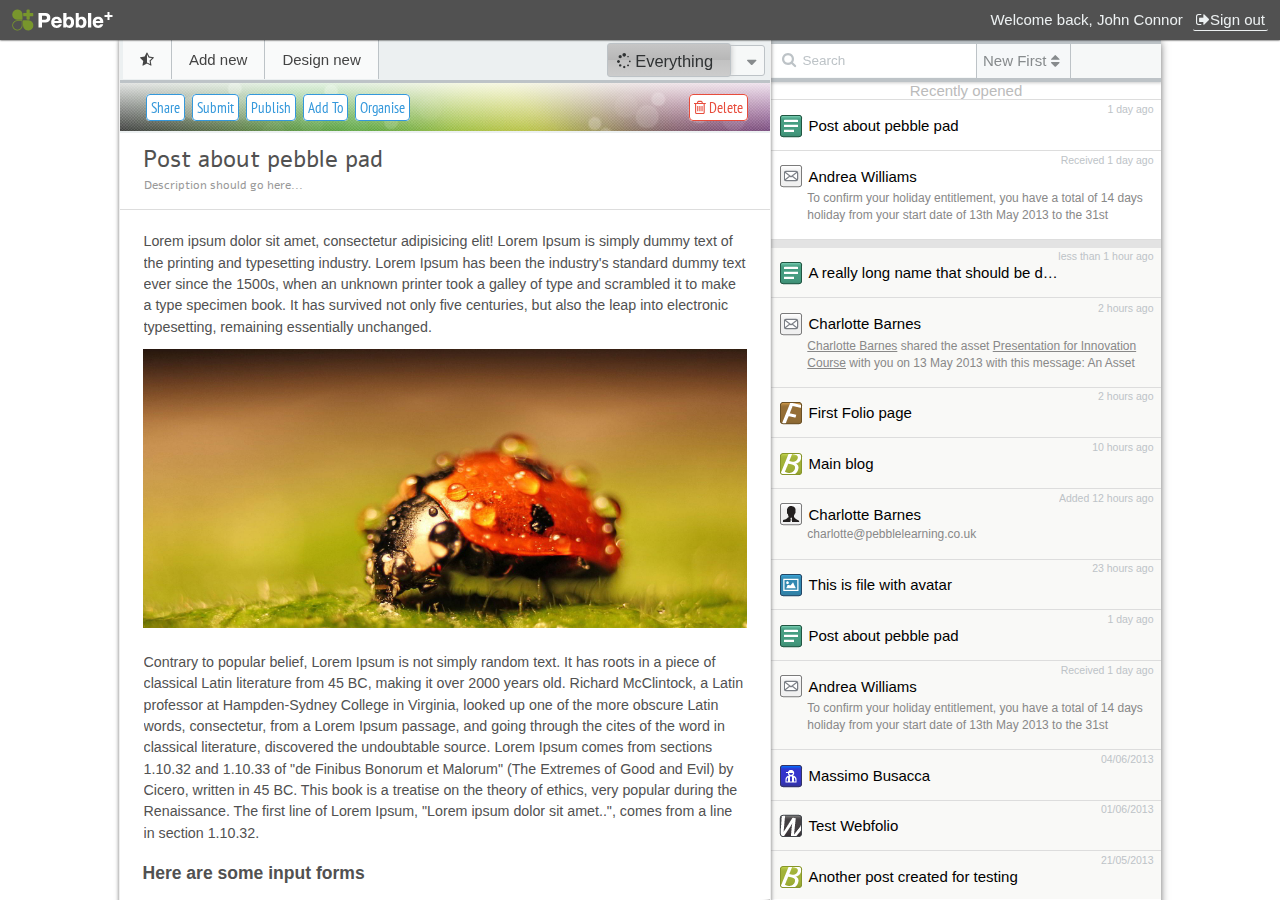
==== commit 3022ad3d: "Added hover options for data items in right column" ====
--- a/index.html
+++ b/index.html
@@ -453,9 +453,14 @@
                                             <img src="img/icons/post.png" alt="post">
                                         </div>
                                         <div class="item-title">
+                                            <p class="asset-cr-date" title="05/06/2013">1 day ago</p>
                                             <h5>Post about pebble pad</h5>
-                                            <p class="asset-cr-date" title="05/06/2013">1 day ago</p>
-                                            <a href='#'><span></span></a>
+                                            <a href='#'><span></span></a>
+                                            <div class="additional-options">
+                                                <a href="#option">Print</a>
+                                                <a href="#option">Hide</a>
+                                                <a href="#option">Delete</a>
+                                            </div><!-- end .additional-options -->
                                         </div>
                                     </div> <!-- end .item-icon -->
                                     <div class="message-item group">
@@ -463,10 +468,16 @@
                                             <img src="img/icons/messages.png" alt="post">
                                         </div>
                                         <div class="item-content">
+                                            <p class="item-date" title="03/06/2013">Received 1 day ago</p>
                                             <h5>Andrea Williams</h5>
                                             <p>To confirm your holiday entitlement, you have a total of 14 days holiday from your start date of 13th May 2013 to the 31st December 2013.</p>
-                                            <p class="item-date" title="03/06/2013">Received 1 day ago</p>
-                                            <a href='#'><span></span></a>
+                                            <a href='#'><span></span></a>
+                                            <div class="additional-options">
+                                                <a href="#option">Copy Message</a>
+                                                <a href="#option">Copy Email</a>
+                                                <a href="#option">Copy Name</a>
+                                                <a href="#option">Delete</a>
+                                            </div><!-- end .additional-options -->
                                         </div>
                                     </div> <!-- end .item-icon -->
                                 </div><!-- /.recently-opened -->
@@ -478,8 +489,8 @@
                                             <img src="img/icons/post.png" alt="post">
                                         </div>
                                         <div class="item-title">
+                                            <p class="asset-cr-date" title="06/06/2013">less than 1 hour ago</p>
                                             <h5>A really long name that should be done for testing</h5>
-                                            <p class="asset-cr-date" title="06/06/2013">less than 1 hour ago</p>
                                             <a href='#'><span></span></a>
                                         </div>
                                     </div> <!-- end .item-icon -->
@@ -489,44 +500,68 @@
                                             <img src="img/icons/messages.png" alt="post">
                                         </div>
                                         <div class="item-content">
+                                            <p class="item-date" title="06/06/2013">2 hours ago</p>
                                             <h5>Charlotte Barnes</h5>
                                             <p><a href="#">Charlotte Barnes</a> shared the asset <a href="#">Presentation for Innovation Course</a> with you on 13 May 2013 with this message: An Asset has been shared with you</p>
-                                            <p class="item-date" title="06/06/2013">2 hours ago</p>
-                                            <a href='#'><span></span></a>
-                                        </div>
-                                    </div> <!-- end .item-icon -->
-
-                                    <div class="asset-item group">
+                                            <a href='#'><span></span></a>
+                                            <div class="additional-options">
+                                                <a href="#option">Copy Message</a>
+                                                <a href="#option">Copy Email</a>
+                                                <a href="#option">Copy Name</a>
+                                                <a href="#option">Delete</a>
+                                            </div><!-- end .additional-options -->
+                                        </div>
+                                    </div> <!-- end .item-icon -->
+
+
+
+                                    <div id="data-item" class="new-item group">
                                         <div class="item-icon">
                                             <img src="img/icons/folio.png" alt="post">
                                         </div>
                                         <div class="item-title">
+                                            <p class="asset-cr-date" title="06/06/2013">2 hours ago</p>
                                             <h5>First Folio page</h5>
-                                            <p class="asset-cr-date" title="06/06/2013">2 hours ago</p>
-                                            <a href='#'><span></span></a>
-                                        </div>
-                                    </div> <!-- end .item-icon -->
-
-                                    <div class="asset-item group">
+                                            <div class="additional-options">
+                                                <a href="#option">Print</a>
+                                                <a href="#option">Hide</a>
+                                                <a href="#option">Delete</a>
+                                            </div><!-- end .additional-options -->
+                                        </div>
+                                    </div><!-- end .item-icon -->
+
+
+
+                                    <div class="new-item group">
                                         <div class="item-icon">
                                             <img src="img/icons/blog.png" alt="post">
                                         </div>
                                         <div class="item-title">
+                                            <p class="asset-cr-date" title="06/06/2013">10 hours ago</p>
                                             <h5>Main blog</h5>
-                                            <p class="asset-cr-date" title="06/06/2013">10 hours ago</p>
-                                            <a href='#'><span></span></a>
-                                        </div>
-                                    </div> <!-- end .item-icon -->
-
-                                    <div class="contact-item group">
+                                            <div class="additional-options">
+                                                <a href="#option">Print</a>
+                                                <a href="#option">Hide</a>
+                                                <a href="#option">Delete</a>
+                                            </div><!-- end .additional-options -->
+                                            
+                                        </div>
+                                    </div> <!-- end .item-icon -->
+
+                                    <div class="new-item-contact group">
                                         <div class="item-icon">
                                             <img src="img/icons/mydetails.png" alt="post">
                                         </div>
                                         <div class="item-content">
+                                            <p class="item-date" title="06/06/2013">Added 12 hours ago</p>
                                             <h5>Charlotte Barnes</h5>
                                             <p>charlotte@pebblelearning.co.uk</p>
-                                            <p class="item-date" title="06/06/2013">Added 12 hours ago</p>
-                                            <a href='#'><span></span></a>
+                                            <a href='#'><span></span></a>
+                                            <div class="additional-options">
+                                                <a href="#option">Copy Email</a>
+                                                <a href="#option">Copy Name</a>
+                                                <a href="#option">Delete</a>
+                                            </div><!-- end .additional-options -->
                                         </div>
                                     </div> <!-- end .contact-item -->
 
@@ -535,8 +570,8 @@
                                             <img src="img/icons/avatar.png" alt="post">
                                         </div>
                                         <div class="item-title">
+                                            <p class="asset-cr-date" title="06/06/2013">23 hours ago</p>
                                             <h5>This is file with avatar</h5>
-                                            <p class="asset-cr-date" title="06/06/2013">23 hours ago</p>
                                             <a href='#'><span></span></a>
                                         </div>
                                     </div> <!-- end .item-icon -->
@@ -546,8 +581,8 @@
                                             <img src="img/icons/post.png" alt="post">
                                         </div>
                                         <div class="item-title">
+                                            <p class="asset-cr-date" title="05/06/2013">1 day ago</p>
                                             <h5>Post about pebble pad</h5>
-                                            <p class="asset-cr-date" title="05/06/2013">1 day ago</p>
                                             <a href='#'><span></span></a>
                                         </div>
                                     </div> <!-- end .item-icon -->
@@ -557,10 +592,16 @@
                                             <img src="img/icons/messages.png" alt="post">
                                         </div>
                                         <div class="item-content">
+                                            <p class="item-date" title="03/06/2013">Received 1 day ago</p>
                                             <h5>Andrea Williams</h5>
                                             <p>To confirm your holiday entitlement, you have a total of 14 days holiday from your start date of 13th May 2013 to the 31st December 2013.</p>
-                                            <p class="item-date" title="03/06/2013">Received 1 day ago</p>
-                                            <a href='#'><span></span></a>
+                                            <a href='#'><span></span></a>
+                                            <div class="additional-options">
+                                                <a href="#option">Copy Message</a>
+                                                <a href="#option">Copy Email</a>
+                                                <a href="#option">Copy Name</a>
+                                                <a href="#option">Delete</a>
+                                            </div><!-- end .additional-options -->
                                         </div>
                                     </div> <!-- end .item-icon -->
 
@@ -569,8 +610,8 @@
                                             <img src="img/icons/referees.png" alt="post">
                                         </div>
                                         <div class="item-title">
+                                            <p class="asset-cr-date" title="04/06/2013">04/06/2013</p>
                                             <h5>Massimo Busacca</h5>
-                                            <p class="asset-cr-date" title="04/06/2013">04/06/2013</p>
                                             <a href='#'><span></span></a>
                                         </div>
                                     </div> <!-- end .item-icon -->
@@ -580,8 +621,8 @@
                                             <img src="img/icons/webfolio.png" alt="post">
                                         </div>
                                         <div class="item-title">
+                                            <p class="asset-cr-date" title="01/06/2013">01/06/2013</p>
                                             <h5>Test Webfolio</h5>
-                                            <p class="asset-cr-date" title="01/06/2013">01/06/2013</p>
                                             <a href='#'><span></span></a>
                                         </div>
                                     </div> <!-- end .item-icon -->
@@ -591,8 +632,8 @@
                                             <img src="img/icons/blog.png" alt="post">
                                         </div>
                                         <div class="item-title">
+                                            <p class="asset-cr-date" title="21/05/2013">21/05/2013</p>
                                             <h5>Another post created for testing</h5>
-                                            <p class="asset-cr-date" title="21/05/2013">21/05/2013</p>
                                             <a href='#'><span></span></a>
                                         </div>
                                     </div> <!-- end .item-icon -->
@@ -602,8 +643,8 @@
                                             <img src="img/icons/avatar.png" alt="post">
                                         </div>
                                         <div class="item-title">
+                                            <p class="asset-cr-date" title="14/04/2013">14/04/2013</p>
                                             <h5>Uploaded image as a asset</h5>
-                                            <p class="asset-cr-date" title="14/04/2013">14/04/2013</p>
                                             <a href='#'><span></span></a>
                                         </div>
                                     </div> <!-- end .item-icon -->
@@ -613,8 +654,8 @@
                                             <img src="img/icons/referees.png" alt="post">
                                         </div>
                                         <div class="item-title">
+                                            <p class="asset-cr-date" title="14/04/2013">14/04/2013</p>
                                             <h5>One more referee</h5>
-                                            <p class="asset-cr-date" title="14/04/2013">14/04/2013</p>
                                             <a href='#'><span></span></a>
                                         </div>
                                     </div> <!-- end .item-icon -->
@@ -624,8 +665,8 @@
                                             <img src="img/icons/post.png" alt="post">
                                         </div>
                                         <div class="item-title">
+                                            <p class="asset-cr-date" title="14/04/2013">14/04/2013</p>
                                             <h5>Post about something interesting</h5>
-                                            <p class="asset-cr-date" title="14/04/2013">14/04/2013</p>
                                             <a href='#'><span></span></a>
                                         </div>
                                     </div> <!-- end .item-icon -->
@@ -635,110 +676,110 @@
                                             <img src="img/icons/mydetails.png" alt="post">
                                         </div>
                                         <div class="item-content">
+                                            <p class="item-date" title="06/06/2013">14/04/2013</p>
                                             <h5>Shane Sutherland</h5>
                                             <p>shane@pebblelearning.co.uk</p>
+                                            <a href='#'><span></span></a>
+                                        </div>
+                                    </div> <!-- end .contact-item -->
+
+                                    <div class="asset-item group">
+                                        <div class="item-icon">
+                                            <img src="img/icons/blog.png" alt="post">
+                                        </div>
+                                        <div class="item-title">
+                                            <p class="asset-cr-date" title="14/04/2013">14/04/2013</p>
+                                            <h5>Blog about milk, coffee and tea</h5>
+                                            <a href='#'><span></span></a>
+                                        </div>
+                                    </div> <!-- end .item-icon -->
+
+                                    <div class="asset-item group">
+                                        <div class="item-icon">
+                                            <img src="img/icons/folio.png" alt="post">
+                                        </div>
+                                        <div class="item-title">
+                                            <p class="asset-cr-date" title="14/04/2013">14/04/2013</p>
+                                            <h5>Folio page with some content</h5>
+                                            <a href='#'><span></span></a>
+                                        </div>
+                                    </div> <!-- end .item-icon -->
+
+                                    <div class="contact-item group">
+                                        <div class="item-icon">
+                                            <img src="img/icons/mydetails.png" alt="post">
+                                        </div>
+                                        <div class="item-content">
                                             <p class="item-date" title="06/06/2013">14/04/2013</p>
-                                            <a href='#'><span></span></a>
-                                        </div>
-                                    </div> <!-- end .contact-item -->
-
-                                    <div class="asset-item group">
-                                        <div class="item-icon">
-                                            <img src="img/icons/blog.png" alt="post">
-                                        </div>
-                                        <div class="item-title">
-                                            <h5>Blog about milk, coffee and tea</h5>
-                                            <p class="asset-cr-date" title="14/04/2013">14/04/2013</p>
-                                            <a href='#'><span></span></a>
-                                        </div>
-                                    </div> <!-- end .item-icon -->
-
-                                    <div class="asset-item group">
-                                        <div class="item-icon">
-                                            <img src="img/icons/folio.png" alt="post">
-                                        </div>
-                                        <div class="item-title">
-                                            <h5>Folio page with some content</h5>
-                                            <p class="asset-cr-date" title="14/04/2013">14/04/2013</p>
-                                            <a href='#'><span></span></a>
-                                        </div>
-                                    </div> <!-- end .item-icon -->
-
-                                    <div class="contact-item group">
-                                        <div class="item-icon">
-                                            <img src="img/icons/mydetails.png" alt="post">
-                                        </div>
-                                        <div class="item-content">
                                             <h5>Colin Dalziel</h5>
                                             <p>colin@pebblelearning.co.uk</p>
+                                            <a href='#'><span></span></a>
+                                        </div>
+                                    </div> <!-- end .contact-item -->
+
+                                    <div class="asset-item group">
+                                        <div class="item-icon">
+                                            <img src="img/icons/webfolio.png" alt="post">
+                                        </div>
+                                        <div class="item-title">
+                                            <p class="asset-cr-date" title="14/04/2013">14/04/2013</p>
+                                            <h5>Folio page with some content</h5>
+                                            <a href='#'><span></span></a>
+                                        </div>
+                                    </div> <!-- end .item-icon -->
+
+                                    <div class="asset-item group">
+                                        <div class="item-icon">
+                                            <img src="img/icons/post.png" alt="post">
+                                        </div>
+                                        <div class="item-title">
+                                            <p class="asset-cr-date" title="14/04/2013">14/04/2013</p>
+                                            <h5>Folio page with some content</h5>
+                                            <a href='#'><span></span></a>
+                                        </div>
+                                    </div> <!-- end .item-icon -->
+
+                                    <div class="asset-item group">
+                                        <div class="item-icon">
+                                            <img src="img/icons/blog.png" alt="post">
+                                        </div>
+                                        <div class="item-title">
+                                            <p class="asset-cr-date" title="14/04/2013">14/04/2013</p>
+                                            <h5>Folio page with some content</h5>
+                                            <a href='#'><span></span></a>
+                                        </div>
+                                    </div> <!-- end .item-icon -->
+                                    
+                                    <div class="asset-item group">
+                                        <div class="item-icon">
+                                            <img src="img/icons/post.png" alt="post">
+                                        </div>
+                                        <div class="item-title">
+                                            <p class="asset-cr-date" title="14/04/2013">14/04/2013</p>
+                                            <h5>Folio page with some content</h5>
+                                            <a href='#'><span></span></a>
+                                        </div>
+                                    </div> <!-- end .item-icon -->
+
+                                    <div class="asset-item group">
+                                        <div class="item-icon">
+                                            <img src="img/icons/blog.png" alt="post">
+                                        </div>
+                                        <div class="item-title">
+                                            <p class="asset-cr-date" title="14/04/2013">14/04/2013</p>
+                                            <h5>Folio page with some content</h5>
+                                            <a href='#'><span></span></a>
+                                        </div>
+                                    </div> <!-- end .item-icon -->
+
+                                    <div class="contact-item group">
+                                        <div class="item-icon">
+                                            <img src="img/icons/mydetails.png" alt="post">
+                                        </div>
+                                        <div class="item-content">
                                             <p class="item-date" title="06/06/2013">14/04/2013</p>
-                                            <a href='#'><span></span></a>
-                                        </div>
-                                    </div> <!-- end .contact-item -->
-
-                                    <div class="asset-item group">
-                                        <div class="item-icon">
-                                            <img src="img/icons/webfolio.png" alt="post">
-                                        </div>
-                                        <div class="item-title">
-                                            <h5>Folio page with some content</h5>
-                                            <p class="asset-cr-date" title="14/04/2013">14/04/2013</p>
-                                            <a href='#'><span></span></a>
-                                        </div>
-                                    </div> <!-- end .item-icon -->
-
-                                    <div class="asset-item group">
-                                        <div class="item-icon">
-                                            <img src="img/icons/post.png" alt="post">
-                                        </div>
-                                        <div class="item-title">
-                                            <h5>Folio page with some content</h5>
-                                            <p class="asset-cr-date" title="14/04/2013">14/04/2013</p>
-                                            <a href='#'><span></span></a>
-                                        </div>
-                                    </div> <!-- end .item-icon -->
-
-                                    <div class="asset-item group">
-                                        <div class="item-icon">
-                                            <img src="img/icons/blog.png" alt="post">
-                                        </div>
-                                        <div class="item-title">
-                                            <h5>Folio page with some content</h5>
-                                            <p class="asset-cr-date" title="14/04/2013">14/04/2013</p>
-                                            <a href='#'><span></span></a>
-                                        </div>
-                                    </div> <!-- end .item-icon -->
-                                    
-                                    <div class="asset-item group">
-                                        <div class="item-icon">
-                                            <img src="img/icons/post.png" alt="post">
-                                        </div>
-                                        <div class="item-title">
-                                            <h5>Folio page with some content</h5>
-                                            <p class="asset-cr-date" title="14/04/2013">14/04/2013</p>
-                                            <a href='#'><span></span></a>
-                                        </div>
-                                    </div> <!-- end .item-icon -->
-
-                                    <div class="asset-item group">
-                                        <div class="item-icon">
-                                            <img src="img/icons/blog.png" alt="post">
-                                        </div>
-                                        <div class="item-title">
-                                            <h5>Folio page with some content</h5>
-                                            <p class="asset-cr-date" title="14/04/2013">14/04/2013</p>
-                                            <a href='#'><span></span></a>
-                                        </div>
-                                    </div> <!-- end .item-icon -->
-
-                                    <div class="contact-item group">
-                                        <div class="item-icon">
-                                            <img src="img/icons/mydetails.png" alt="post">
-                                        </div>
-                                        <div class="item-content">
                                             <h5>Alison Poot</h5>
                                             <p>alison@pebblelearning.co.uk</p>
-                                            <p class="item-date" title="06/06/2013">14/04/2013</p>
                                             <a href='#'><span></span></a>
                                         </div>
                                     </div> <!-- end .contact-item -->
@@ -786,6 +827,6 @@
               nope : 'js/pebble-text-editor.js'
             });
         </script>
-
+        <script src="js/app.js"></script>
     </body>
 </html>--- a/css/style1.css
+++ b/css/style1.css
@@ -1252,7 +1252,7 @@
     z-index: 2;
     float: right;
     padding: 0;
-    margin: 0;
+    margin: -11px 0 0 0;
     font-size: 0.7em;
     color: #BDC3C7;
     cursor: context-menu;
@@ -1270,7 +1270,25 @@
 
   /* edit: fixes overlap error in IE7/8, 
      make sure you have an empty gif */
-  background-image: url('empty.gif');
+  /*background-image: url('empty.gif');*/
+}
+.asset-item .additional-options {
+  visibility: hidden;
+  font-size: .8em;
+  position: relative;
+  display: block;
+  float: right;
+  margin: -2px 0 0 0;
+}
+.asset-item:hover .additional-options {
+  visibility: visible;
+}
+.asset-item .additional-options a {
+  color: #888;
+  margin-left: 4px;
+}
+.asset-item .additional-options a:hover {
+  color: #222;
 }
 
 .message-item {
@@ -1330,7 +1348,7 @@
   z-index: 2;
   float: right;
   padding: 0;
-  margin: 0;
+  margin: -11px 0 0 0;
   font-size: 0.7em;
   color: #BDC3C7;
   cursor: context-menu;
@@ -1349,6 +1367,25 @@
   /* edit: fixes overlap error in IE7/8, 
      make sure you have an empty gif */
   background-image: url('empty.gif');
+}
+
+.message-item .additional-options {
+  visibility: hidden;
+  font-size: .8em;
+  position: relative;
+  display: block;
+  float: right;
+  margin: 0px 0 0 0;
+}
+.message-item:hover .additional-options {
+  visibility: visible;
+}
+.message-item .additional-options a {
+  color: #888;
+  margin-left: 4px;
+}
+.message-item .additional-options a:hover {
+  color: #222;
 }
 
 /*------------------------------------*\
@@ -1901,4 +1938,184 @@
 .wrapper-dropdown-5.active .dropdown {
     border-bottom: 1px solid rgba(0,0,0,0.2);
     max-height: 400px;
-}+}
+
+#data-item {
+  cursor: pointer;
+}
+
+
+
+
+
+
+
+
+
+/* NEW STUFF GOES HERE */
+.new-item {
+  position: relative;
+  padding: 0.9em 0.5em;
+  border-bottom: 1px solid #ddd;
+  height: 1.5em;
+  margin: 0;
+  z-index: 1;
+}
+
+.new-item:hover {
+  background-color: #fff;
+  -webkit-box-shadow:  0px 0 3px -2px #111;
+  -moz-box-shadow:  0px 0 3px -2px #111;
+  box-shadow:  0px 0 3px -2px #111;
+  z-index: 2;
+}
+
+.new-item .item-icon { float: left; }
+
+.new-item .item-title h5 {
+  color: #000;
+  font-size: 1em;
+  font-family: Arial, sans-serif;
+  font-weight: normal;
+  padding: 0.2em 0 0.2em 0.4em;
+  margin: 0;
+  white-space: nowrap;
+  text-overflow: ellipsis;
+  display: block;
+  overflow: hidden; 
+}
+.new-item .item-title .asset-cr-date {
+  position: relative;
+  z-index: 2;
+  float: right;
+  padding: 0;
+  margin: -11px 0 0 0;
+  font-size: 0.7em;
+  color: #BDC3C7;
+  /*cursor: context-menu;*/
+}
+
+.new-item .additional-options {
+  visibility: hidden;
+  font-size: .8em;
+  position: relative;
+  display: block;
+  float: right;
+  margin: -5px 0 0 0;
+}
+.new-item:hover .additional-options {
+  visibility: visible;
+}
+.new-item .additional-options a {
+  color: #888;
+  margin-left: 4px;
+}
+.new-item .additional-options a:hover {
+  color: #222;
+}
+
+
+
+
+
+
+
+/* Contact item */
+.new-item-contact {
+  position: relative;
+  padding: 0.9em 0.5em 0.1em;
+  border-bottom: 1px solid #ddd;
+  margin: 0;
+  z-index: 1;
+}
+.new-item-contact:hover {
+  background-color: #fff;
+  -webkit-box-shadow:  0px 0 3px -2px #111;
+  -moz-box-shadow:  0px 0 3px -2px #111;
+  box-shadow:  0px 0 3px -2px #111;
+  z-index: 2;
+}
+/* empty span tag for clickable div links */
+.new-item-contact .item-icon, .new-item-contact .contact-content {
+  float: left;
+}
+.new-item-contact .contact-content {
+  width: 200px;
+}
+.new-item-contact .item-content h5 {
+  color: #000;
+  font-size: 1em;
+  font-family: Arial, sans-serif;
+  font-weight: normal;
+  padding: 0.25em 0 0.2em 0.4em;
+  margin: 0;
+  white-space: nowrap;
+  text-overflow: ellipsis;
+  display: block;
+  overflow: hidden;
+}
+.new-item-contact .item-content p {
+  color: #888;
+  font-size: 0.8em;
+  font-family: Arial, sans-serif;
+  font-weight: normal;
+  padding: 0em 0 0 0.4em;
+  margin: 0;
+  /*white-space: nowrap;*/
+  text-overflow: ellipsis;
+  display: block;
+  overflow: hidden;
+  height: 1.4em;
+  line-height: 1.4em;
+}
+  .new-item-contact .item-content p a {
+    color: #888;
+  }
+.new-item-contact .item-content {
+  display: block;
+  margin: 0 0 10px 0;
+}
+.new-item-contact .item-content .item-date {
+  position: relative;
+  z-index: 2;
+  float: right;
+  padding: 0;
+  margin: -11px 0 0 0;
+  font-size: 0.7em;
+  color: #BDC3C7;
+  cursor: context-menu;
+  height: auto;
+}
+.new-item-contact span {
+  position:absolute; 
+  width:100%;
+  height:100%;
+  top:0;
+  left: 0;
+
+  /* edit: added z-index */
+  z-index: 1;
+
+  /* edit: fixes overlap error in IE7/8, 
+     make sure you have an empty gif */
+  background-image: url('empty.gif');
+}
+
+.new-item-contact .additional-options {
+  visibility: hidden;
+  font-size: .8em;
+  position: relative;
+  display: block;
+  float: right;
+  margin: 0px 0 0 0;
+}
+.new-item-contact:hover .additional-options {
+  visibility: visible;
+}
+.new-item-contact .additional-options a {
+  color: #888;
+  margin-left: 4px;
+}
+.new-item-contact .additional-options a:hover {
+  color: #222;
+}
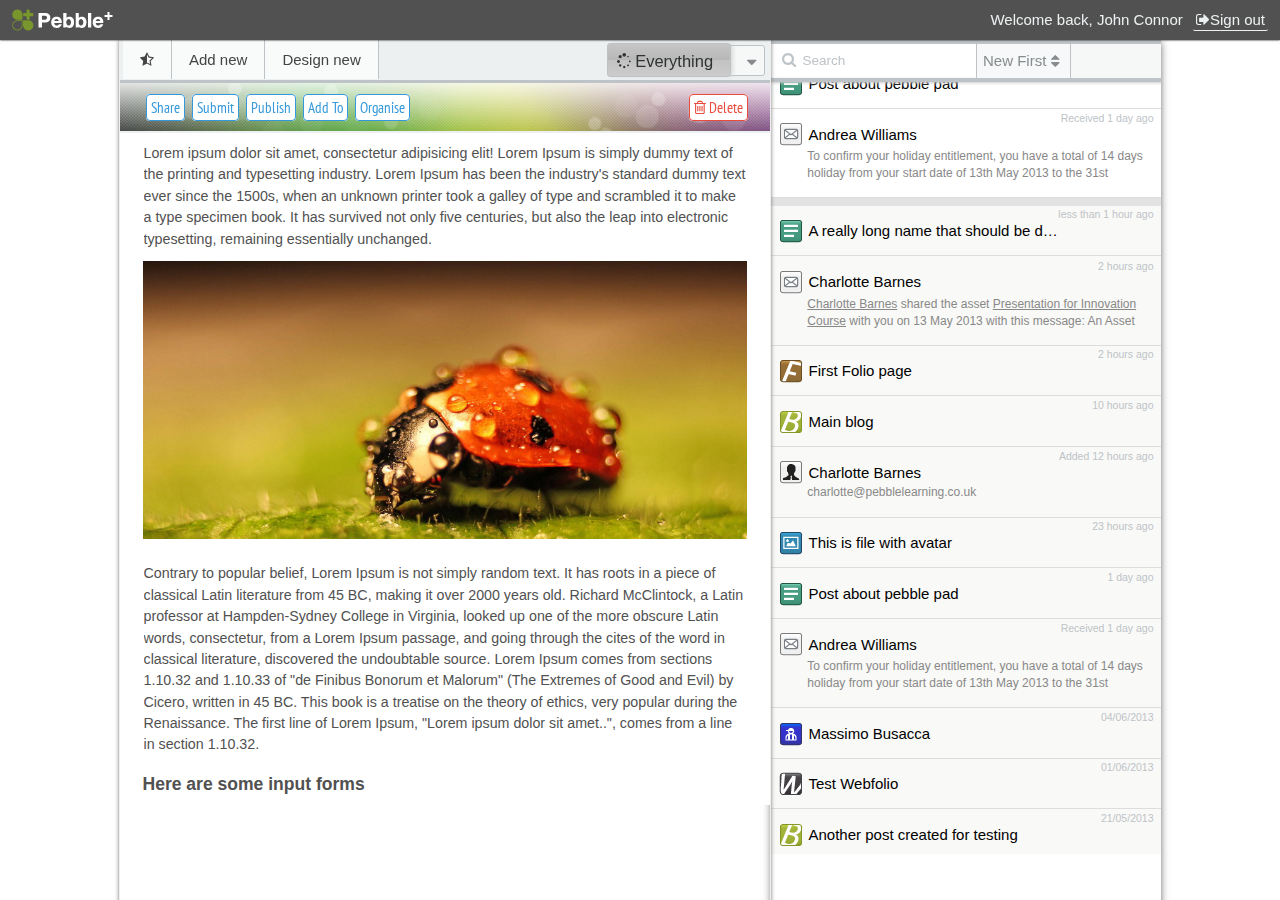
==== commit 809e2306: "Added new scrollbars to all columns" ====
--- a/index.html
+++ b/index.html
@@ -442,7 +442,7 @@
                             </div><!-- /.list-ext-options -->
                             
                             <div id="assets-column">
-                                <div class=".assets-inner">
+                                <!-- <div class="assets-inner"> -->
                                 
                                 <div class="section-item group">
                                     <p>Recently opened</p>
@@ -785,7 +785,7 @@
                                     </div> <!-- end .contact-item -->
 
 
-                                </div><!-- /#inner -->
+                                <!-- </div>/#inner -->
                             </div><!-- /#assets-column -->
                         </div><!-- /#assets-column-wrapper -->
                         <!-- <div class="clear"></div> -->
@@ -828,5 +828,6 @@
             });
         </script>
         <script src="js/app.js"></script>
+        <script src="js/need-for-scroll.js"></script>
     </body>
 </html>--- a/css/style1.css
+++ b/css/style1.css
@@ -8,6 +8,8 @@
 @viewport {
   width: device-width;
 }
+
+@import "need-for-scroll.css";
 
 /*
  * These selection declarations have to be separate
@@ -485,7 +487,7 @@
   transition: width 500ms ease;
 }
 
-::-webkit-scrollbar {
+/*::-webkit-scrollbar {
     width: 12px;
 }
  
@@ -497,21 +499,19 @@
 ::-webkit-scrollbar-thumb {
     border-radius: 10px;
     background-color: rgba(100, 100, 100, 0.35);
-}
+}*/
 
 #menu-column, #assets-column, #content-column {
   position: absolute;
   left: 0;
-  top: 5.89em;
-  bottom: 2.75em;
+  top: 0;
+  bottom: 5.75em;
   font-size: 1em;
   z-index: 4;
   /*height: 100%;*/
-  overflow: hidden;
-}
-#menu-column:hover, #assets-column:hover, #content-column:hover {
   overflow: auto;
 }
+
 * html #menu-column, * html #assets-column, * html #content-column {
   height: 100%;
   top: 0;
@@ -963,10 +963,10 @@
   transition: all 350ms ease;
 }
 .js-option-share #content-column {
-  top: 28.65em;
+  /*top: 28.65em;*/
 }
 .js-option-delete #content-column {
-  top: 12.68em;
+  /*top: 12.68em;*/
 }
 
 .js-panel #assets-column-wrapper {
@@ -980,7 +980,7 @@
 }
 
 #assets-column {
-  top: 2.8em;
+  top: 0em;
   width: 100%;
   background: #f9f9f7;
   -webkit-transition: width 350ms ease;
@@ -1012,6 +1012,7 @@
 }
 
 #content-column {
+  bottom: 9em;
   width: 100%;
   background: #fff;
   -webkit-transition: width 350ms ease;
@@ -1366,7 +1367,7 @@
 
   /* edit: fixes overlap error in IE7/8, 
      make sure you have an empty gif */
-  background-image: url('empty.gif');
+  /*background-image: url('empty.gif');*/
 }
 
 .message-item .additional-options {
@@ -1517,7 +1518,7 @@
 
   /* edit: fixes overlap error in IE7/8, 
      make sure you have an empty gif */
-  background-image: url('empty.gif');
+  /*background-image: url('empty.gif');*/
 }
 
 
@@ -1605,7 +1606,7 @@
 
   /* edit: fixes overlap error in IE7/8, 
      make sure you have an empty gif */
-  background-image: url('empty.gif');
+  /*background-image: url('empty.gif');*/
 }
 
 @media screen and (max-width: 65.625em) {
@@ -2098,7 +2099,7 @@
 
   /* edit: fixes overlap error in IE7/8, 
      make sure you have an empty gif */
-  background-image: url('empty.gif');
+  /*background-image: url('empty.gif');*/
 }
 
 .new-item-contact .additional-options {
